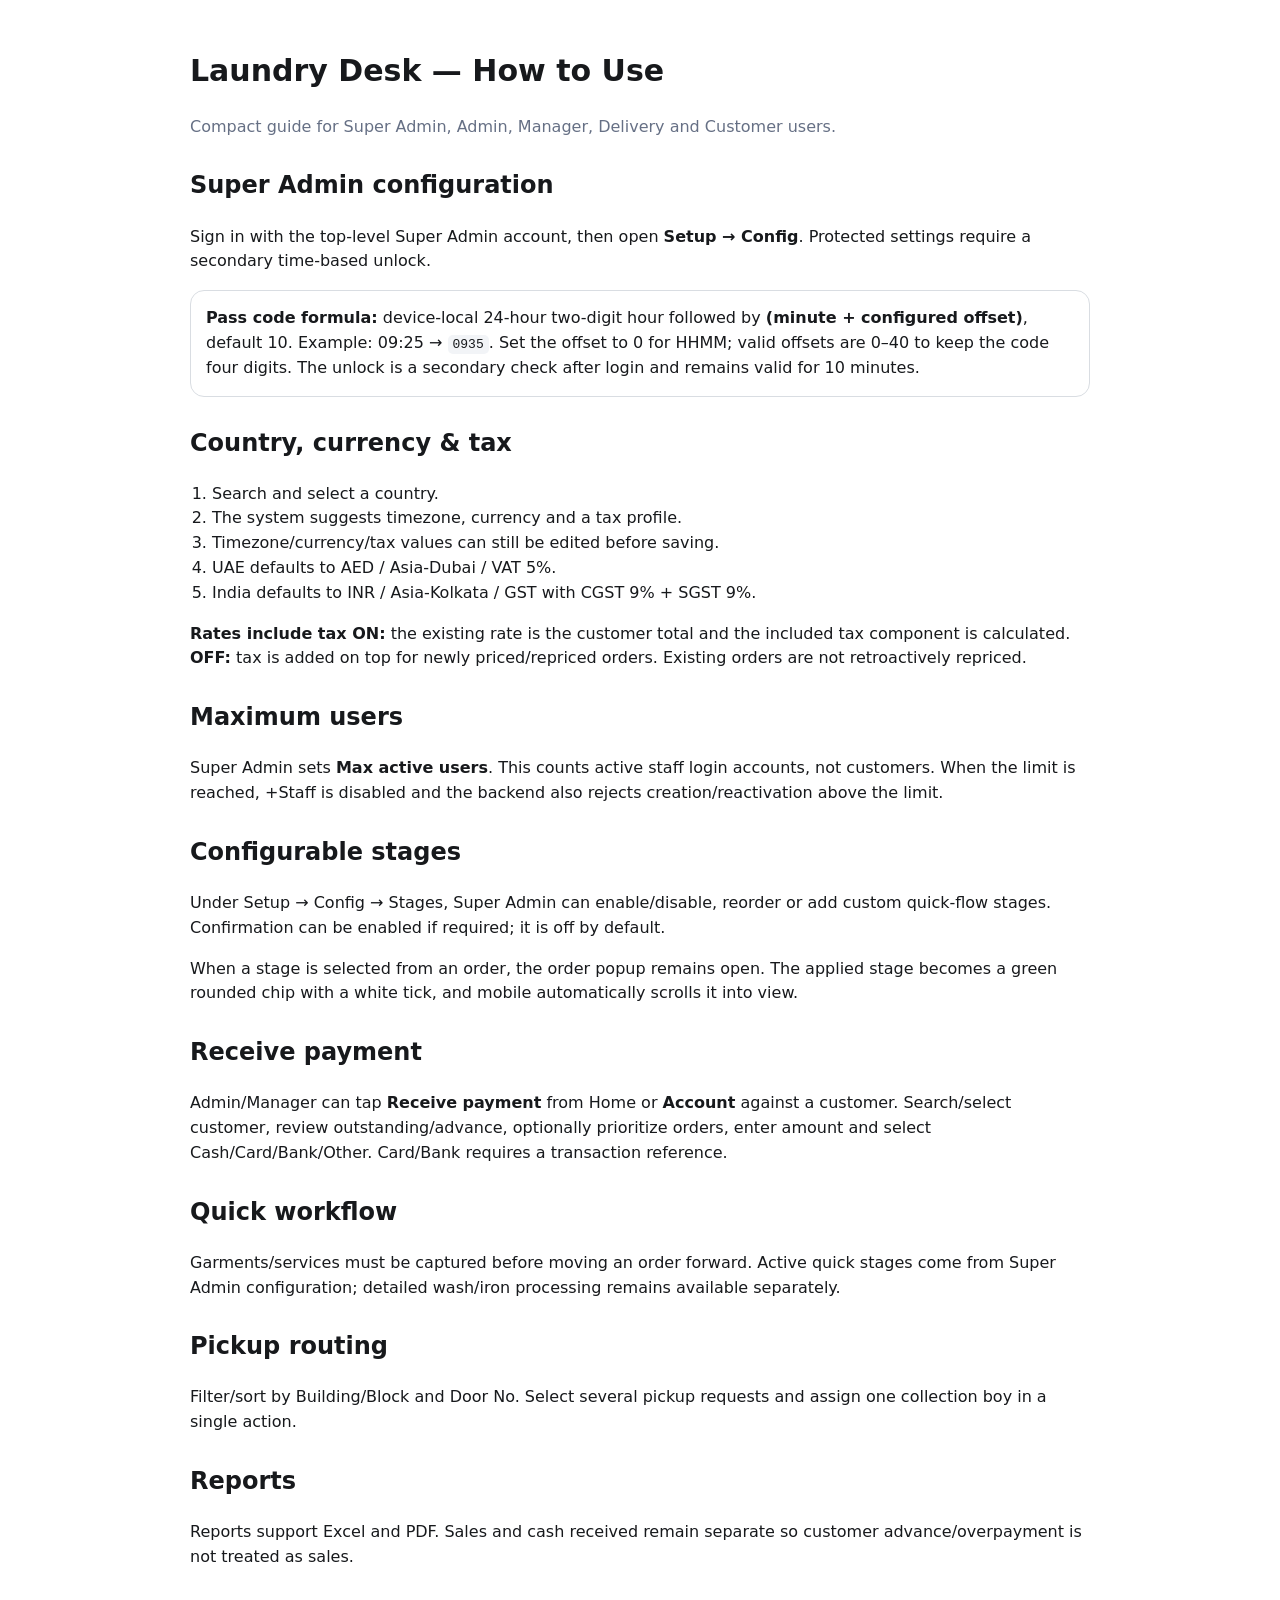
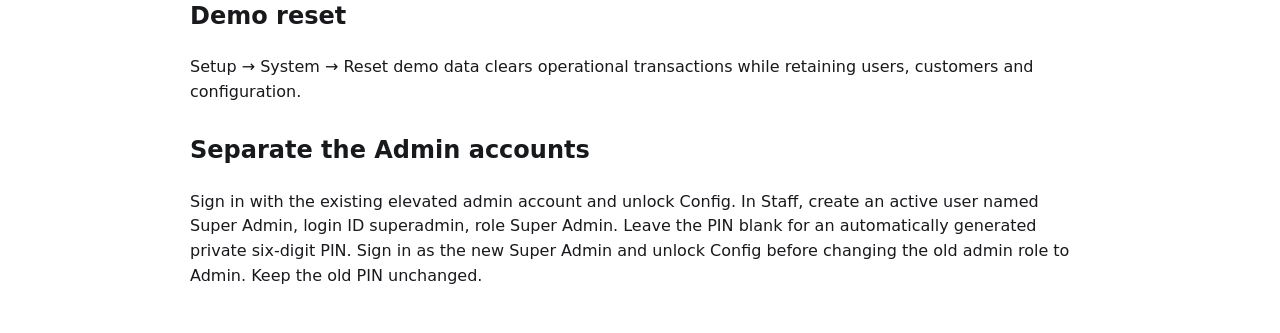
==== HOW_TO_USE.html @ 90f0a088 "Introduced Super Admin user with config" ====
<!doctype html><html><head><meta charset="utf-8"><meta name="viewport" content="width=device-width,initial-scale=1"><title>Laundry Desk — How to Use</title><style>body{font-family:system-ui,-apple-system,sans-serif;max-width:900px;margin:auto;padding:28px;color:#17191c;line-height:1.55}h1{font-size:30px}h2{margin-top:28px}.box{border:1px solid #d9dde2;border-radius:14px;padding:15px;margin:12px 0}.muted{color:#667085}code{background:#f2f4f7;padding:2px 5px;border-radius:5px}ul,ol{padding-left:22px}</style></head><body>
<h1>Laundry Desk — How to Use</h1><p class="muted">Compact guide for Super Admin, Admin, Manager, Delivery and Customer users.</p>
<h2>Super Admin configuration</h2><p>Sign in with the top-level Super Admin account, then open <b>Setup → Config</b>. Protected settings require a secondary time-based unlock.</p>
<div class="box"><b>Pass code formula:</b> device-local 24-hour two-digit hour followed by <b>(minute + configured offset)</b>, default 10. Example: 09:25 → <code>0935</code>. Set the offset to 0 for HHMM; valid offsets are 0–40 to keep the code four digits. The unlock is a secondary check after login and remains valid for 10 minutes.</div>
<h2>Country, currency & tax</h2><ol><li>Search and select a country.</li><li>The system suggests timezone, currency and a tax profile.</li><li>Timezone/currency/tax values can still be edited before saving.</li><li>UAE defaults to AED / Asia-Dubai / VAT 5%.</li><li>India defaults to INR / Asia-Kolkata / GST with CGST 9% + SGST 9%.</li></ol>
<p><b>Rates include tax ON:</b> the existing rate is the customer total and the included tax component is calculated. <b>OFF:</b> tax is added on top for newly priced/repriced orders. Existing orders are not retroactively repriced.</p>
<h2>Maximum users</h2><p>Super Admin sets <b>Max active users</b>. This counts active staff login accounts, not customers. When the limit is reached, +Staff is disabled and the backend also rejects creation/reactivation above the limit.</p>
<h2>Configurable stages</h2><p>Under Setup → Config → Stages, Super Admin can enable/disable, reorder or add custom quick-flow stages. Confirmation can be enabled if required; it is off by default.</p><p>When a stage is selected from an order, the order popup remains open. The applied stage becomes a green rounded chip with a white tick, and mobile automatically scrolls it into view.</p>
<h2>Receive payment</h2><p>Admin/Manager can tap <b>Receive payment</b> from Home or <b>Account</b> against a customer. Search/select customer, review outstanding/advance, optionally prioritize orders, enter amount and select Cash/Card/Bank/Other. Card/Bank requires a transaction reference.</p>
<h2>Quick workflow</h2><p>Garments/services must be captured before moving an order forward. Active quick stages come from Super Admin configuration; detailed wash/iron processing remains available separately.</p>
<h2>Pickup routing</h2><p>Filter/sort by Building/Block and Door No. Select several pickup requests and assign one collection boy in a single action.</p>
<h2>Reports</h2><p>Reports support Excel and PDF. Sales and cash received remain separate so customer advance/overpayment is not treated as sales.</p>
<h2>Demo reset</h2><p>Setup → System → Reset demo data clears operational transactions while retaining users, customers and configuration.</p>
<h2>Separate the Admin accounts</h2><p>Sign in with the existing elevated admin account and unlock Config. In Staff, create an active user named Super Admin, login ID superadmin, role Super Admin. Leave the PIN blank for an automatically generated private six-digit PIN. Sign in as the new Super Admin and unlock Config before changing the old admin role to Admin. Keep the old PIN unchanged.</p></body></html>
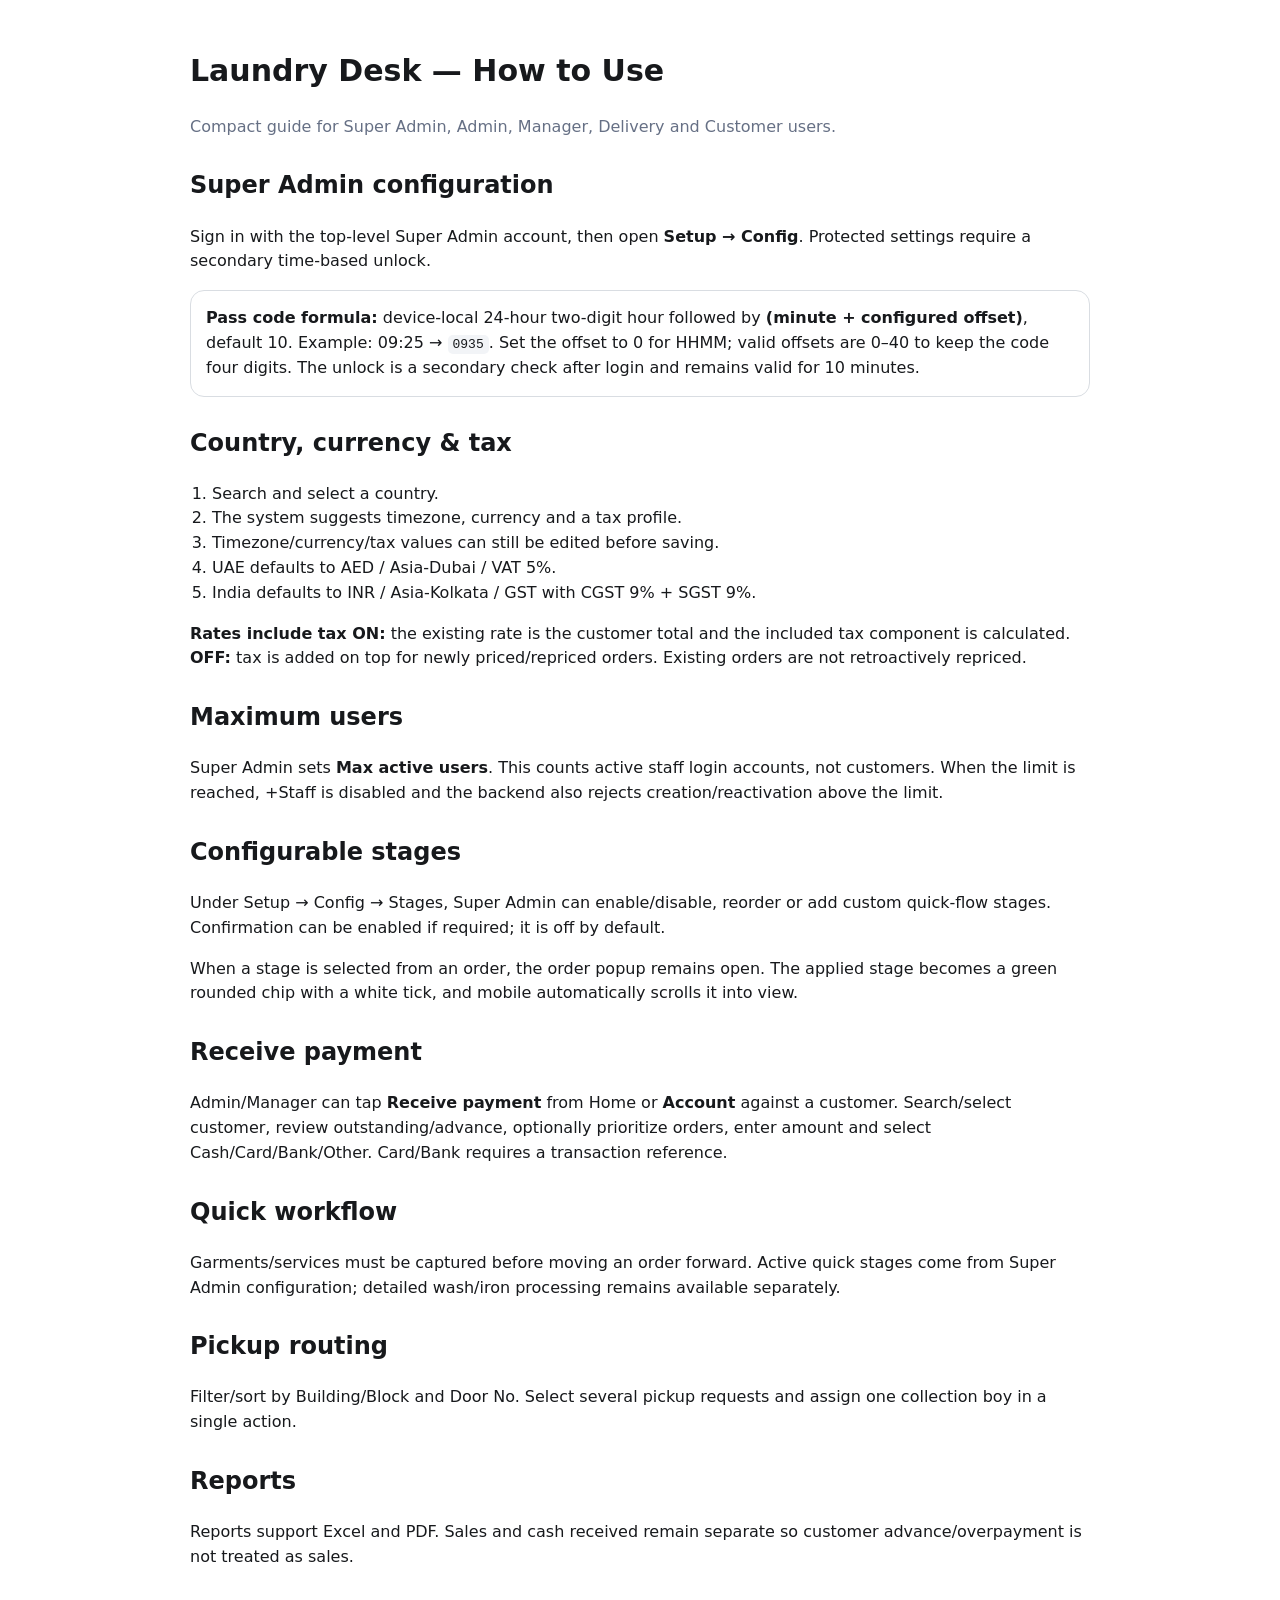
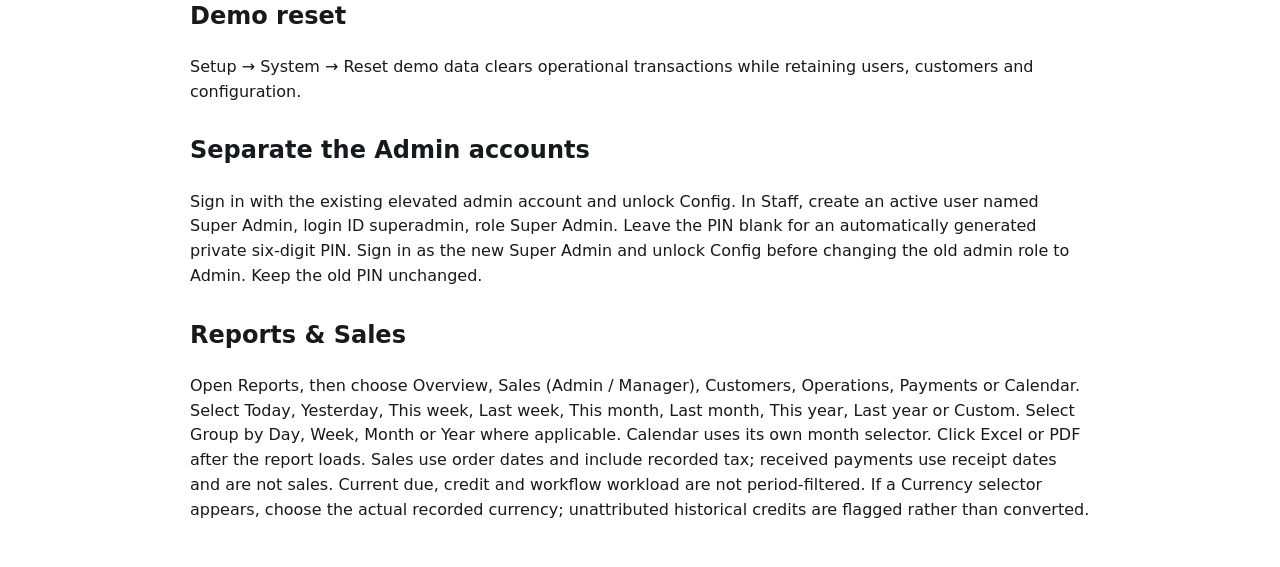
==== commit 3f400da7: "Enhanced reports and fixes" ====
--- a/HOW_TO_USE.html
+++ b/HOW_TO_USE.html
@@ -11,4 +11,4 @@
 <h2>Pickup routing</h2><p>Filter/sort by Building/Block and Door No. Select several pickup requests and assign one collection boy in a single action.</p>
 <h2>Reports</h2><p>Reports support Excel and PDF. Sales and cash received remain separate so customer advance/overpayment is not treated as sales.</p>
 <h2>Demo reset</h2><p>Setup → System → Reset demo data clears operational transactions while retaining users, customers and configuration.</p>
-<h2>Separate the Admin accounts</h2><p>Sign in with the existing elevated admin account and unlock Config. In Staff, create an active user named Super Admin, login ID superadmin, role Super Admin. Leave the PIN blank for an automatically generated private six-digit PIN. Sign in as the new Super Admin and unlock Config before changing the old admin role to Admin. Keep the old PIN unchanged.</p></body></html>
+<h2>Separate the Admin accounts</h2><p>Sign in with the existing elevated admin account and unlock Config. In Staff, create an active user named Super Admin, login ID superadmin, role Super Admin. Leave the PIN blank for an automatically generated private six-digit PIN. Sign in as the new Super Admin and unlock Config before changing the old admin role to Admin. Keep the old PIN unchanged.</p><section><h2>Reports &amp; Sales</h2><p>Open Reports, then choose Overview, Sales (Admin / Manager), Customers, Operations, Payments or Calendar. Select Today, Yesterday, This week, Last week, This month, Last month, This year, Last year or Custom. Select Group by Day, Week, Month or Year where applicable. Calendar uses its own month selector. Click Excel or PDF after the report loads. Sales use order dates and include recorded tax; received payments use receipt dates and are not sales. Current due, credit and workflow workload are not period-filtered. If a Currency selector appears, choose the actual recorded currency; unattributed historical credits are flagged rather than converted.</p></section></body></html>
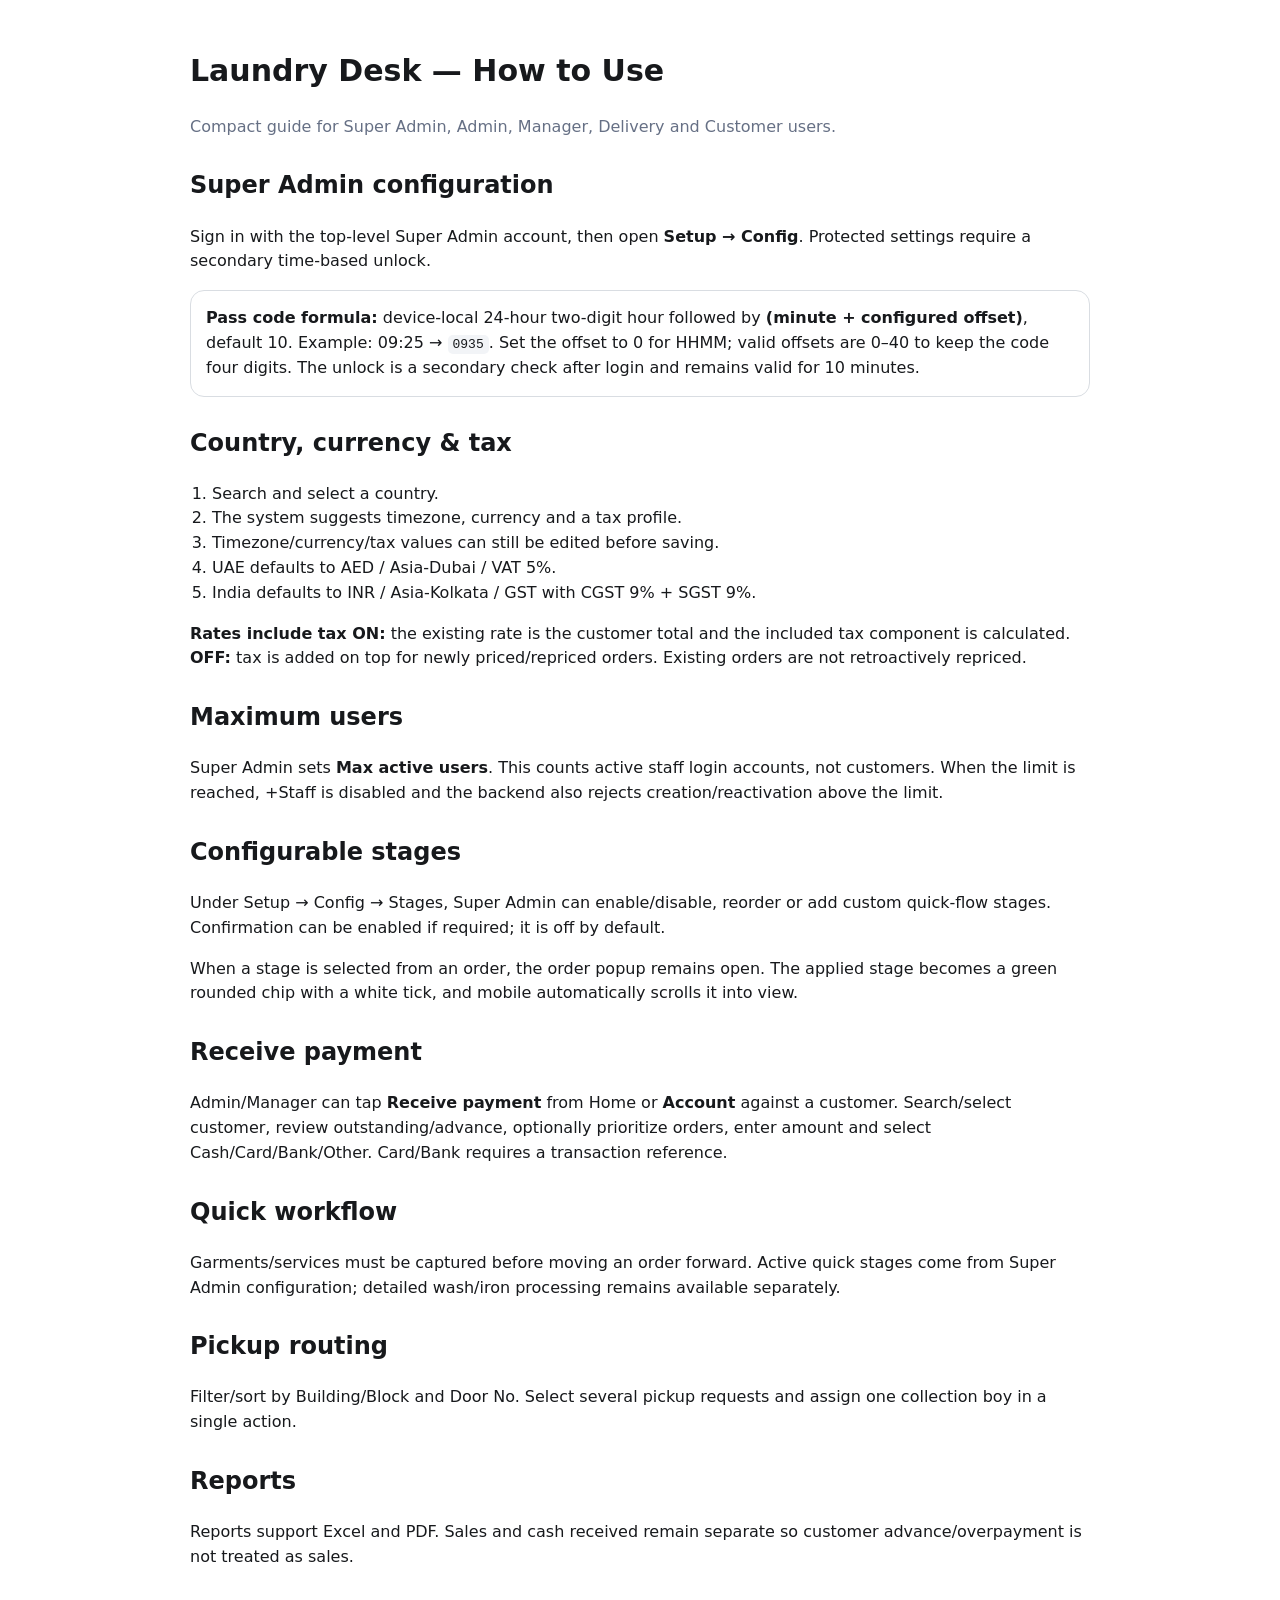
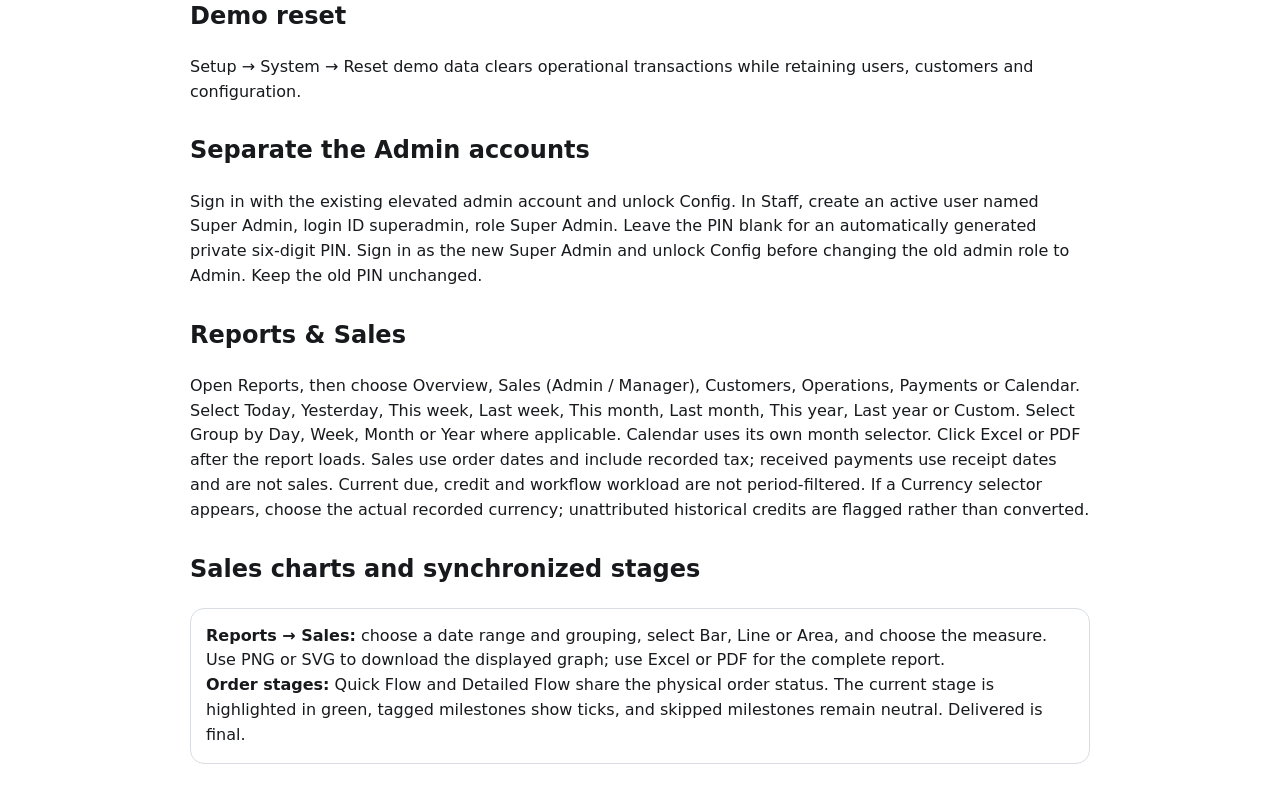
==== commit 8387da96: "Graph updated" ====
--- a/HOW_TO_USE.html
+++ b/HOW_TO_USE.html
@@ -11,4 +11,4 @@
 <h2>Pickup routing</h2><p>Filter/sort by Building/Block and Door No. Select several pickup requests and assign one collection boy in a single action.</p>
 <h2>Reports</h2><p>Reports support Excel and PDF. Sales and cash received remain separate so customer advance/overpayment is not treated as sales.</p>
 <h2>Demo reset</h2><p>Setup → System → Reset demo data clears operational transactions while retaining users, customers and configuration.</p>
-<h2>Separate the Admin accounts</h2><p>Sign in with the existing elevated admin account and unlock Config. In Staff, create an active user named Super Admin, login ID superadmin, role Super Admin. Leave the PIN blank for an automatically generated private six-digit PIN. Sign in as the new Super Admin and unlock Config before changing the old admin role to Admin. Keep the old PIN unchanged.</p><section><h2>Reports &amp; Sales</h2><p>Open Reports, then choose Overview, Sales (Admin / Manager), Customers, Operations, Payments or Calendar. Select Today, Yesterday, This week, Last week, This month, Last month, This year, Last year or Custom. Select Group by Day, Week, Month or Year where applicable. Calendar uses its own month selector. Click Excel or PDF after the report loads. Sales use order dates and include recorded tax; received payments use receipt dates and are not sales. Current due, credit and workflow workload are not period-filtered. If a Currency selector appears, choose the actual recorded currency; unattributed historical credits are flagged rather than converted.</p></section></body></html>
+<h2>Separate the Admin accounts</h2><p>Sign in with the existing elevated admin account and unlock Config. In Staff, create an active user named Super Admin, login ID superadmin, role Super Admin. Leave the PIN blank for an automatically generated private six-digit PIN. Sign in as the new Super Admin and unlock Config before changing the old admin role to Admin. Keep the old PIN unchanged.</p><section><h2>Reports &amp; Sales</h2><p>Open Reports, then choose Overview, Sales (Admin / Manager), Customers, Operations, Payments or Calendar. Select Today, Yesterday, This week, Last week, This month, Last month, This year, Last year or Custom. Select Group by Day, Week, Month or Year where applicable. Calendar uses its own month selector. Click Excel or PDF after the report loads. Sales use order dates and include recorded tax; received payments use receipt dates and are not sales. Current due, credit and workflow workload are not period-filtered. If a Currency selector appears, choose the actual recorded currency; unattributed historical credits are flagged rather than converted.</p></section><h2>Sales charts and synchronized stages</h2><div class="box"><b>Reports → Sales:</b> choose a date range and grouping, select Bar, Line or Area, and choose the measure. Use PNG or SVG to download the displayed graph; use Excel or PDF for the complete report.<br><b>Order stages:</b> Quick Flow and Detailed Flow share the physical order status. The current stage is highlighted in green, tagged milestones show ticks, and skipped milestones remain neutral. Delivered is final.</div></body></html>
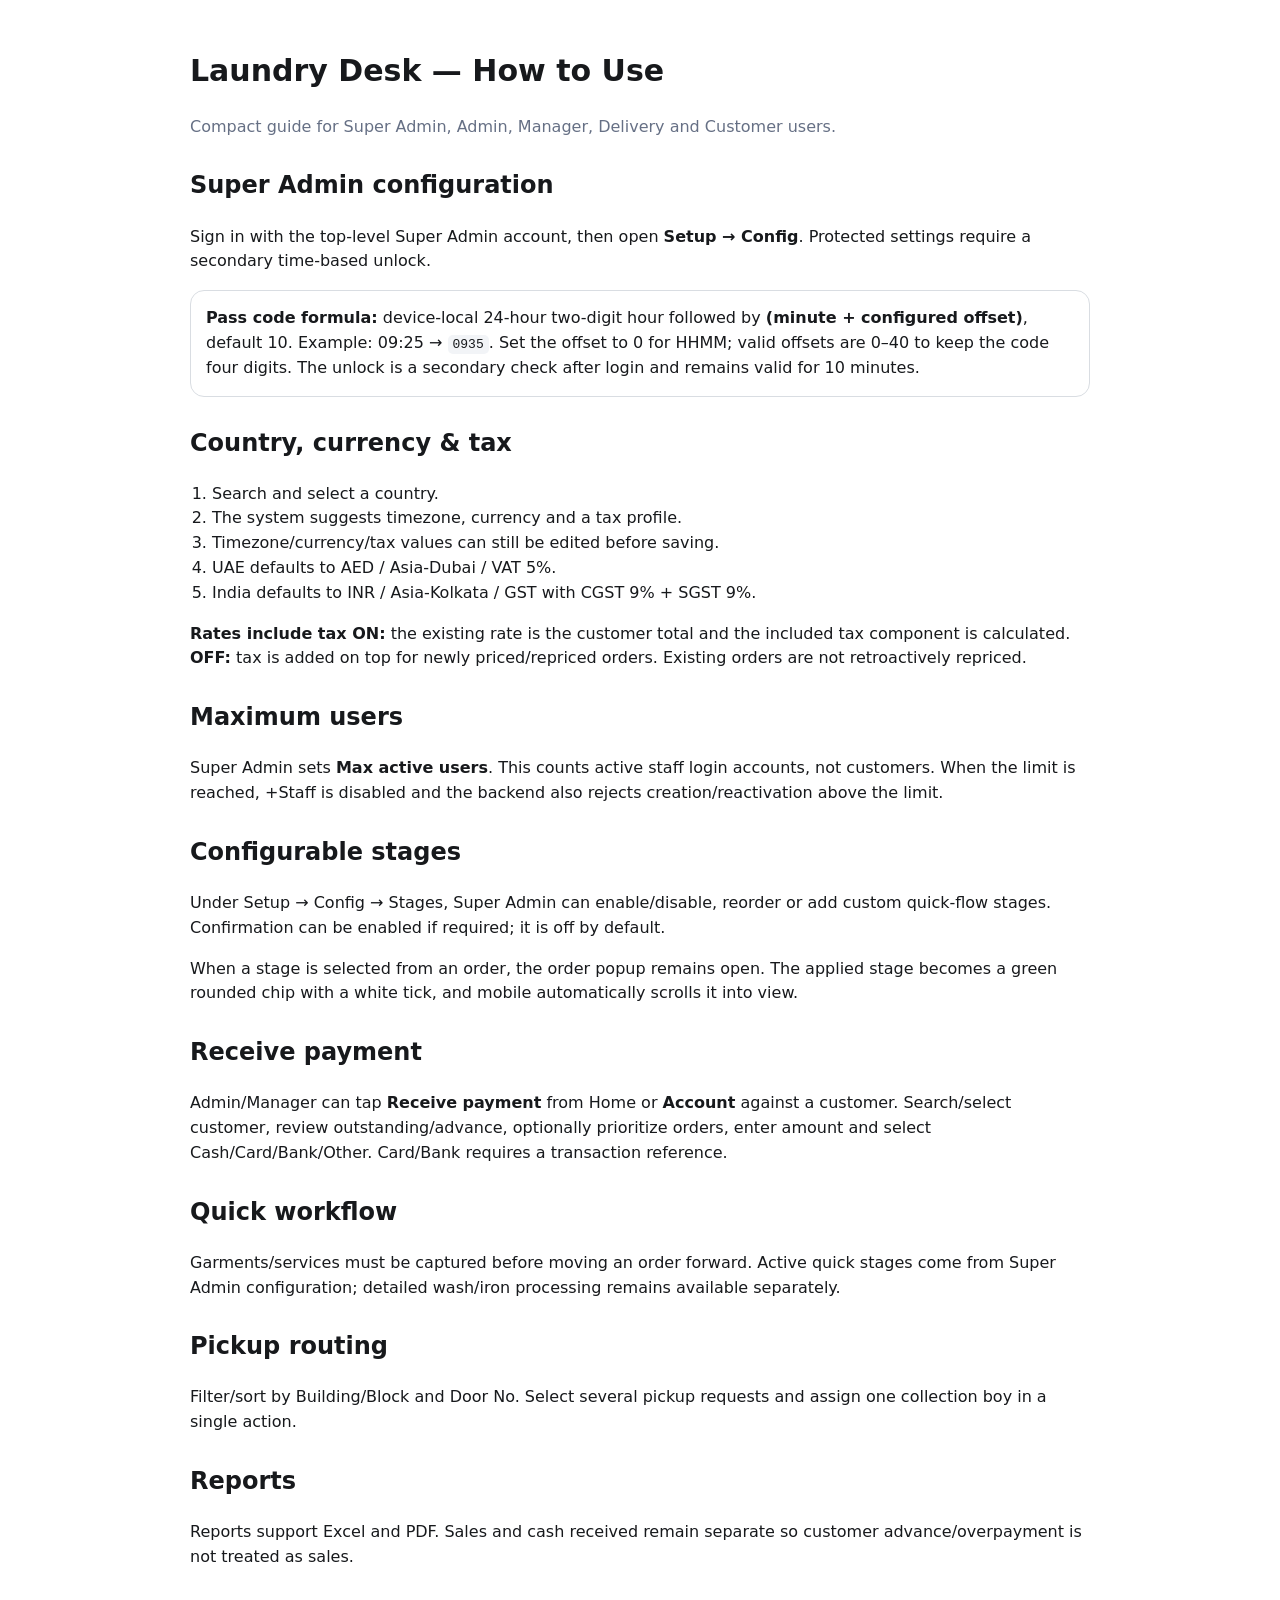
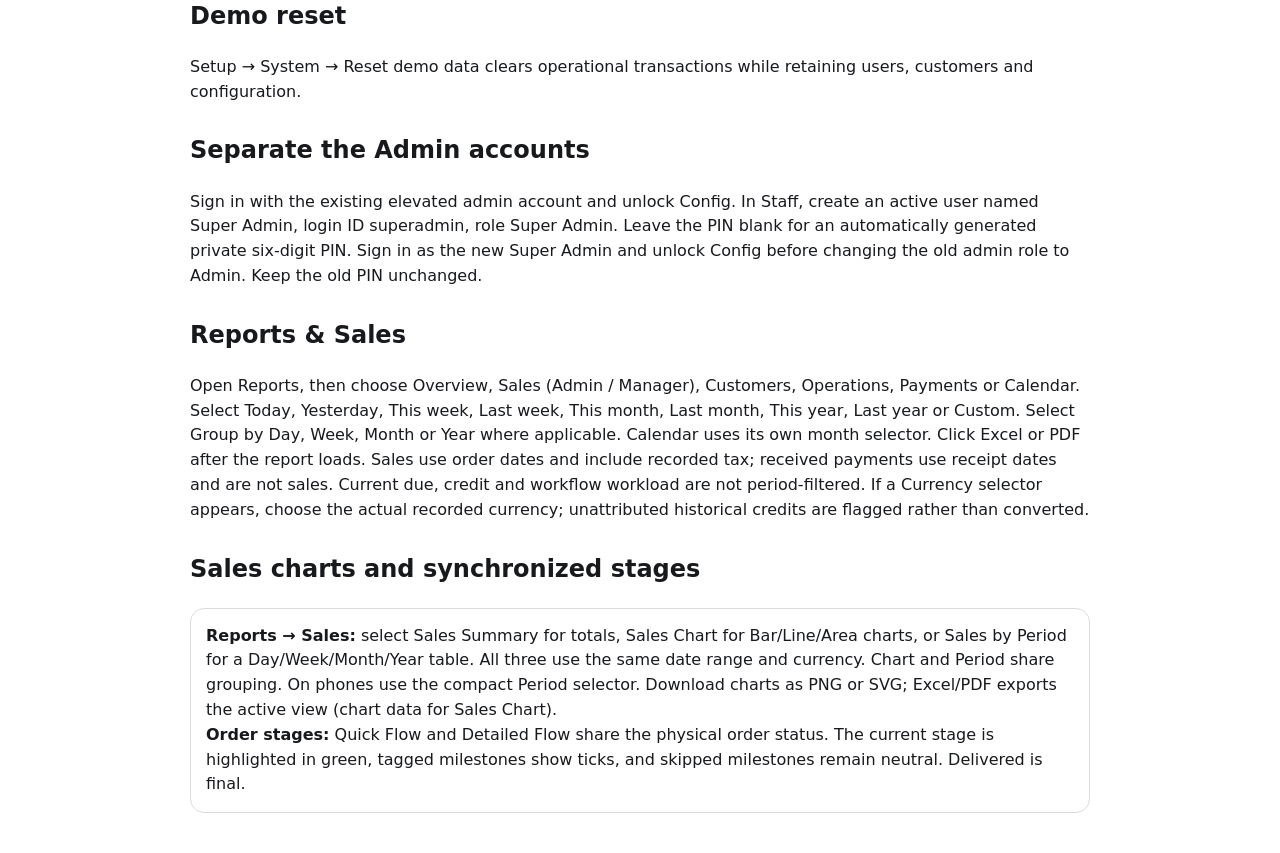
==== commit 2be0f46d: "Optimized report" ====
--- a/HOW_TO_USE.html
+++ b/HOW_TO_USE.html
@@ -11,4 +11,4 @@
 <h2>Pickup routing</h2><p>Filter/sort by Building/Block and Door No. Select several pickup requests and assign one collection boy in a single action.</p>
 <h2>Reports</h2><p>Reports support Excel and PDF. Sales and cash received remain separate so customer advance/overpayment is not treated as sales.</p>
 <h2>Demo reset</h2><p>Setup → System → Reset demo data clears operational transactions while retaining users, customers and configuration.</p>
-<h2>Separate the Admin accounts</h2><p>Sign in with the existing elevated admin account and unlock Config. In Staff, create an active user named Super Admin, login ID superadmin, role Super Admin. Leave the PIN blank for an automatically generated private six-digit PIN. Sign in as the new Super Admin and unlock Config before changing the old admin role to Admin. Keep the old PIN unchanged.</p><section><h2>Reports &amp; Sales</h2><p>Open Reports, then choose Overview, Sales (Admin / Manager), Customers, Operations, Payments or Calendar. Select Today, Yesterday, This week, Last week, This month, Last month, This year, Last year or Custom. Select Group by Day, Week, Month or Year where applicable. Calendar uses its own month selector. Click Excel or PDF after the report loads. Sales use order dates and include recorded tax; received payments use receipt dates and are not sales. Current due, credit and workflow workload are not period-filtered. If a Currency selector appears, choose the actual recorded currency; unattributed historical credits are flagged rather than converted.</p></section><h2>Sales charts and synchronized stages</h2><div class="box"><b>Reports → Sales:</b> choose a date range and grouping, select Bar, Line or Area, and choose the measure. Use PNG or SVG to download the displayed graph; use Excel or PDF for the complete report.<br><b>Order stages:</b> Quick Flow and Detailed Flow share the physical order status. The current stage is highlighted in green, tagged milestones show ticks, and skipped milestones remain neutral. Delivered is final.</div></body></html>
+<h2>Separate the Admin accounts</h2><p>Sign in with the existing elevated admin account and unlock Config. In Staff, create an active user named Super Admin, login ID superadmin, role Super Admin. Leave the PIN blank for an automatically generated private six-digit PIN. Sign in as the new Super Admin and unlock Config before changing the old admin role to Admin. Keep the old PIN unchanged.</p><section><h2>Reports &amp; Sales</h2><p>Open Reports, then choose Overview, Sales (Admin / Manager), Customers, Operations, Payments or Calendar. Select Today, Yesterday, This week, Last week, This month, Last month, This year, Last year or Custom. Select Group by Day, Week, Month or Year where applicable. Calendar uses its own month selector. Click Excel or PDF after the report loads. Sales use order dates and include recorded tax; received payments use receipt dates and are not sales. Current due, credit and workflow workload are not period-filtered. If a Currency selector appears, choose the actual recorded currency; unattributed historical credits are flagged rather than converted.</p></section><h2>Sales charts and synchronized stages</h2><div class="box"><b>Reports → Sales:</b> select Sales Summary for totals, Sales Chart for Bar/Line/Area charts, or Sales by Period for a Day/Week/Month/Year table. All three use the same date range and currency. Chart and Period share grouping. On phones use the compact Period selector. Download charts as PNG or SVG; Excel/PDF exports the active view (chart data for Sales Chart).<br><b>Order stages:</b> Quick Flow and Detailed Flow share the physical order status. The current stage is highlighted in green, tagged milestones show ticks, and skipped milestones remain neutral. Delivered is final.</div></body></html>
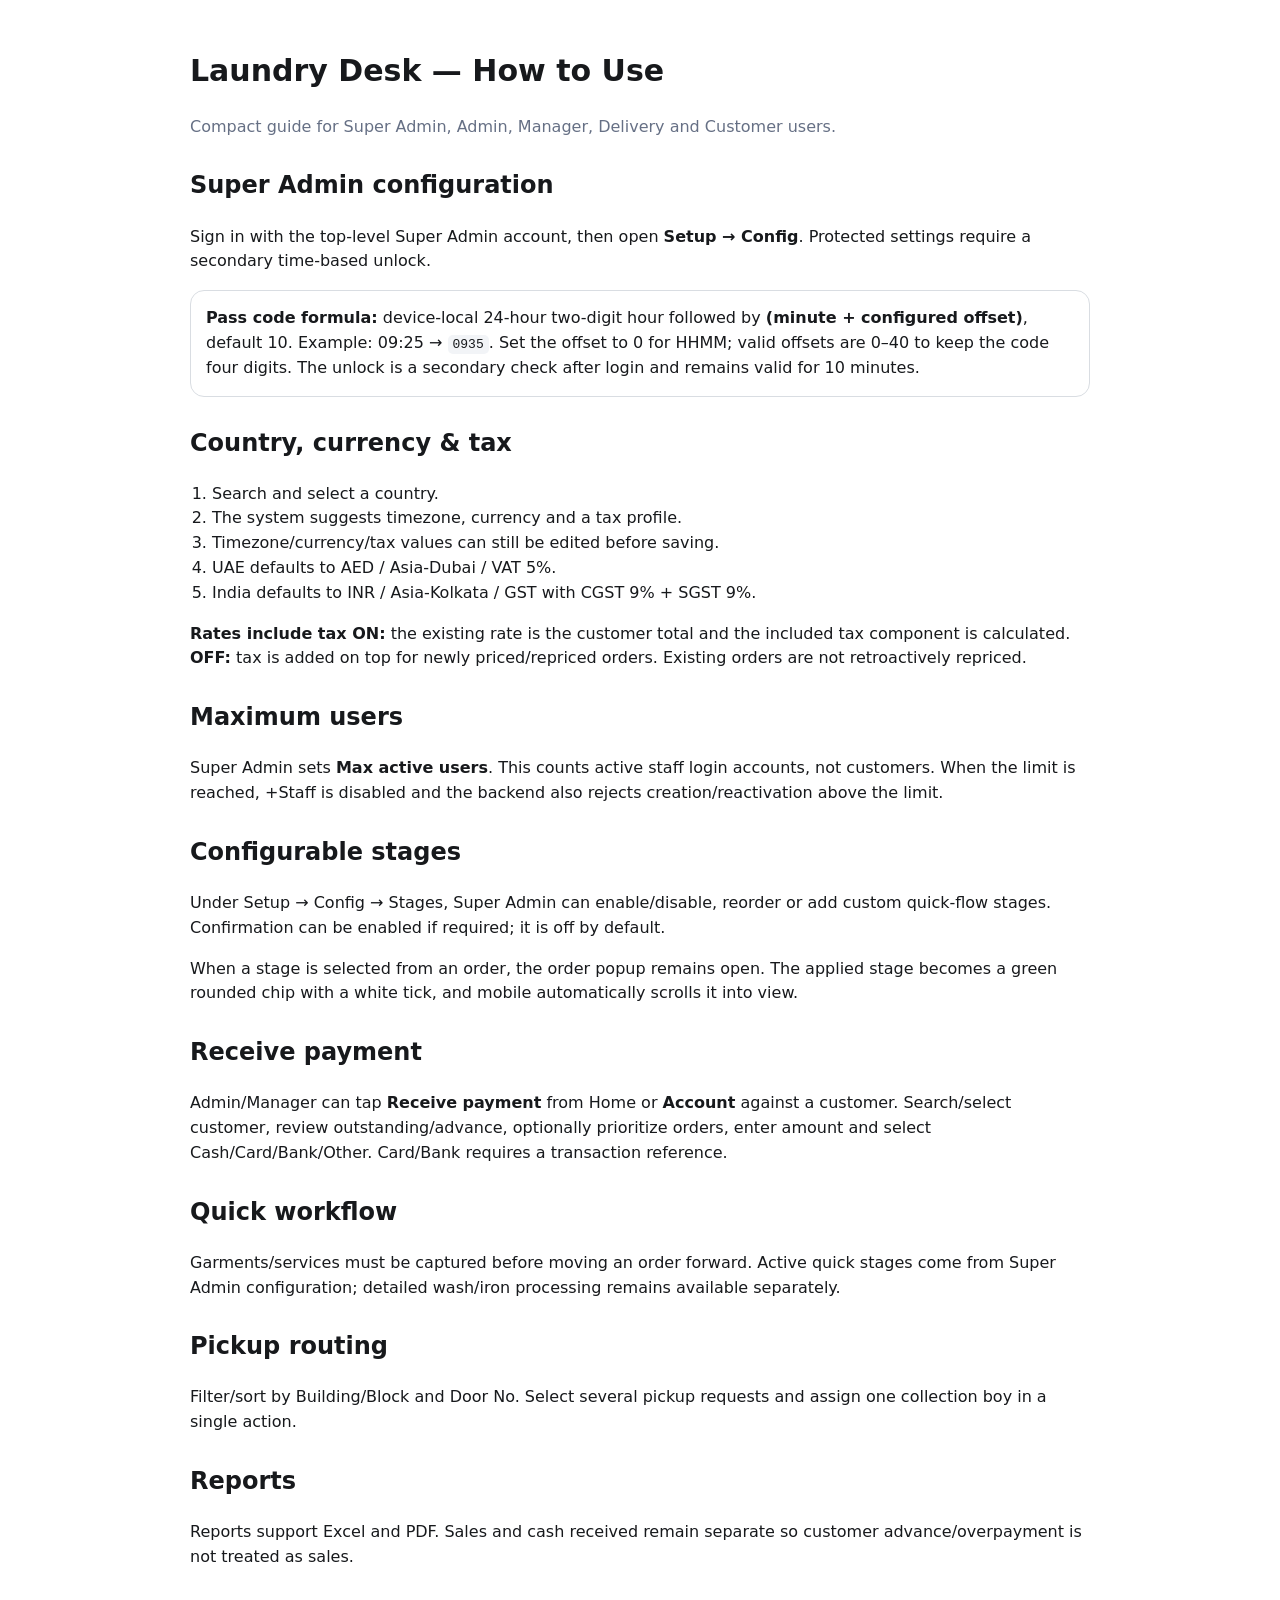
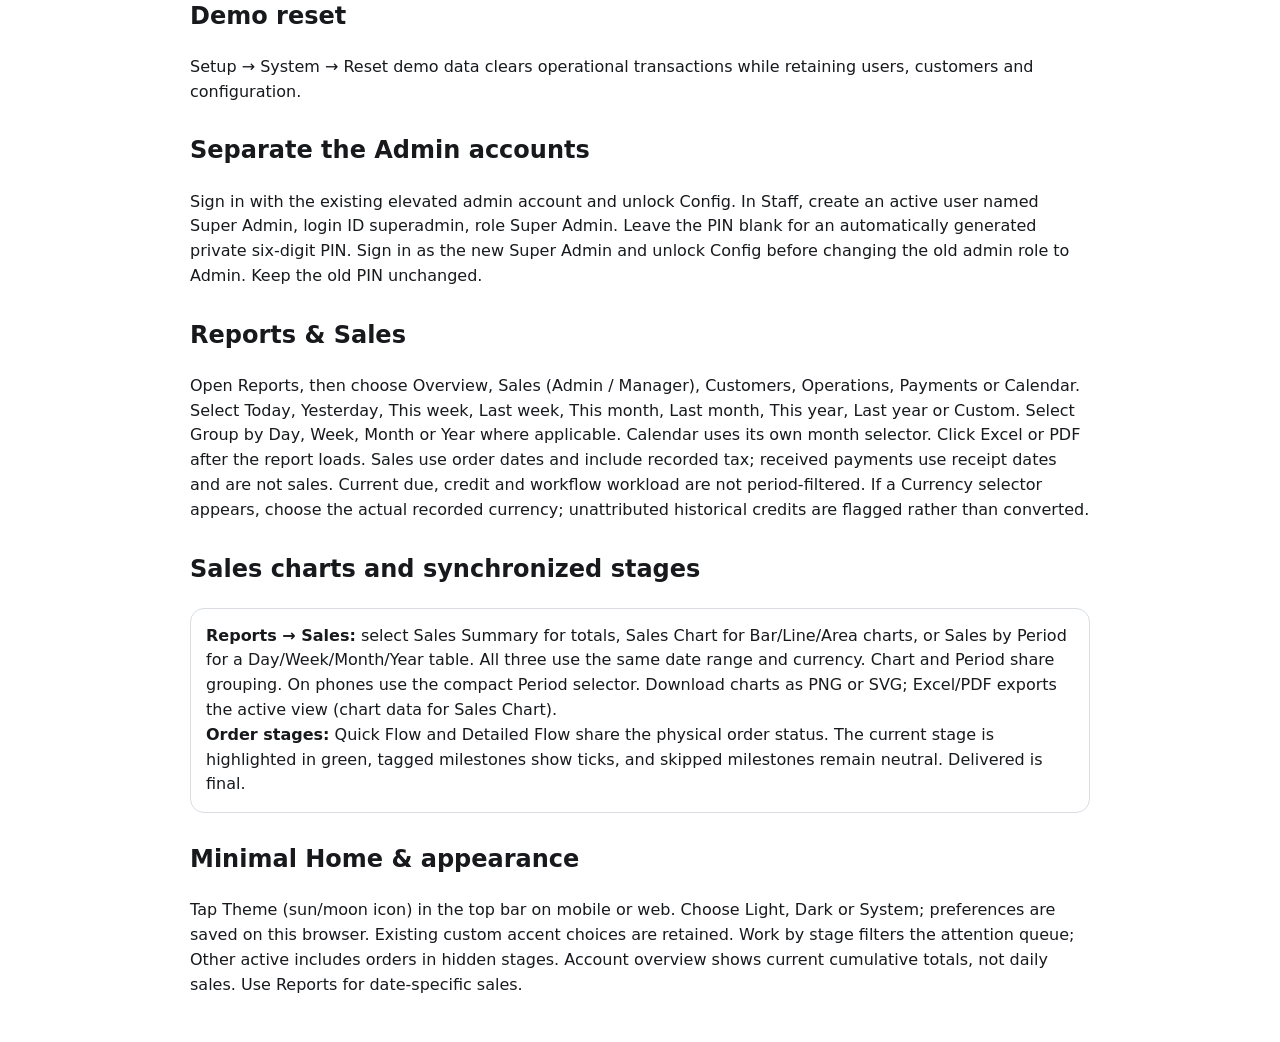
==== commit e9237615: "Brutalism theme" ====
--- a/HOW_TO_USE.html
+++ b/HOW_TO_USE.html
@@ -11,4 +11,4 @@
 <h2>Pickup routing</h2><p>Filter/sort by Building/Block and Door No. Select several pickup requests and assign one collection boy in a single action.</p>
 <h2>Reports</h2><p>Reports support Excel and PDF. Sales and cash received remain separate so customer advance/overpayment is not treated as sales.</p>
 <h2>Demo reset</h2><p>Setup → System → Reset demo data clears operational transactions while retaining users, customers and configuration.</p>
-<h2>Separate the Admin accounts</h2><p>Sign in with the existing elevated admin account and unlock Config. In Staff, create an active user named Super Admin, login ID superadmin, role Super Admin. Leave the PIN blank for an automatically generated private six-digit PIN. Sign in as the new Super Admin and unlock Config before changing the old admin role to Admin. Keep the old PIN unchanged.</p><section><h2>Reports &amp; Sales</h2><p>Open Reports, then choose Overview, Sales (Admin / Manager), Customers, Operations, Payments or Calendar. Select Today, Yesterday, This week, Last week, This month, Last month, This year, Last year or Custom. Select Group by Day, Week, Month or Year where applicable. Calendar uses its own month selector. Click Excel or PDF after the report loads. Sales use order dates and include recorded tax; received payments use receipt dates and are not sales. Current due, credit and workflow workload are not period-filtered. If a Currency selector appears, choose the actual recorded currency; unattributed historical credits are flagged rather than converted.</p></section><h2>Sales charts and synchronized stages</h2><div class="box"><b>Reports → Sales:</b> select Sales Summary for totals, Sales Chart for Bar/Line/Area charts, or Sales by Period for a Day/Week/Month/Year table. All three use the same date range and currency. Chart and Period share grouping. On phones use the compact Period selector. Download charts as PNG or SVG; Excel/PDF exports the active view (chart data for Sales Chart).<br><b>Order stages:</b> Quick Flow and Detailed Flow share the physical order status. The current stage is highlighted in green, tagged milestones show ticks, and skipped milestones remain neutral. Delivered is final.</div></body></html>
+<h2>Separate the Admin accounts</h2><p>Sign in with the existing elevated admin account and unlock Config. In Staff, create an active user named Super Admin, login ID superadmin, role Super Admin. Leave the PIN blank for an automatically generated private six-digit PIN. Sign in as the new Super Admin and unlock Config before changing the old admin role to Admin. Keep the old PIN unchanged.</p><section><h2>Reports &amp; Sales</h2><p>Open Reports, then choose Overview, Sales (Admin / Manager), Customers, Operations, Payments or Calendar. Select Today, Yesterday, This week, Last week, This month, Last month, This year, Last year or Custom. Select Group by Day, Week, Month or Year where applicable. Calendar uses its own month selector. Click Excel or PDF after the report loads. Sales use order dates and include recorded tax; received payments use receipt dates and are not sales. Current due, credit and workflow workload are not period-filtered. If a Currency selector appears, choose the actual recorded currency; unattributed historical credits are flagged rather than converted.</p></section><h2>Sales charts and synchronized stages</h2><div class="box"><b>Reports → Sales:</b> select Sales Summary for totals, Sales Chart for Bar/Line/Area charts, or Sales by Period for a Day/Week/Month/Year table. All three use the same date range and currency. Chart and Period share grouping. On phones use the compact Period selector. Download charts as PNG or SVG; Excel/PDF exports the active view (chart data for Sales Chart).<br><b>Order stages:</b> Quick Flow and Detailed Flow share the physical order status. The current stage is highlighted in green, tagged milestones show ticks, and skipped milestones remain neutral. Delivered is final.</div><section><h2>Minimal Home &amp; appearance</h2><p>Tap Theme (sun/moon icon) in the top bar on mobile or web. Choose Light, Dark or System; preferences are saved on this browser. Existing custom accent choices are retained. Work by stage filters the attention queue; Other active includes orders in hidden stages. Account overview shows current cumulative totals, not daily sales. Use Reports for date-specific sales.</p></section></body></html>
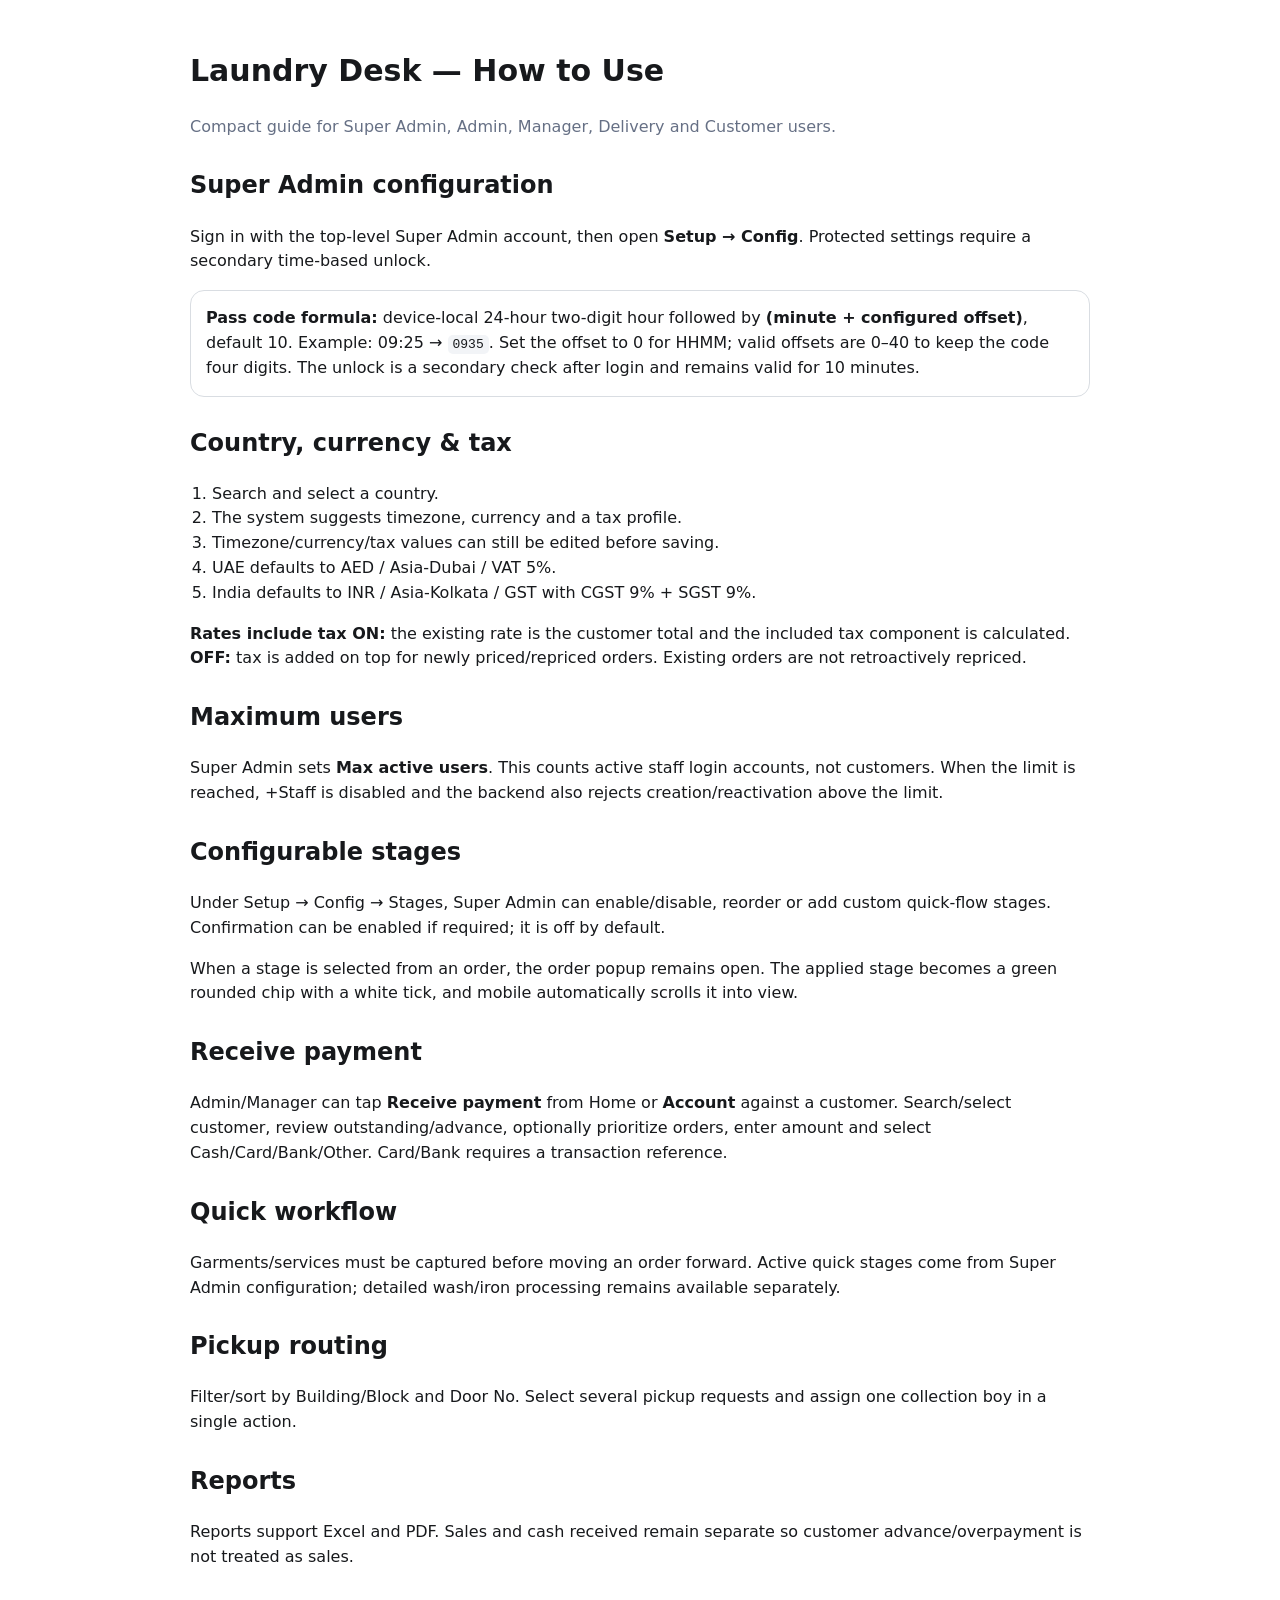
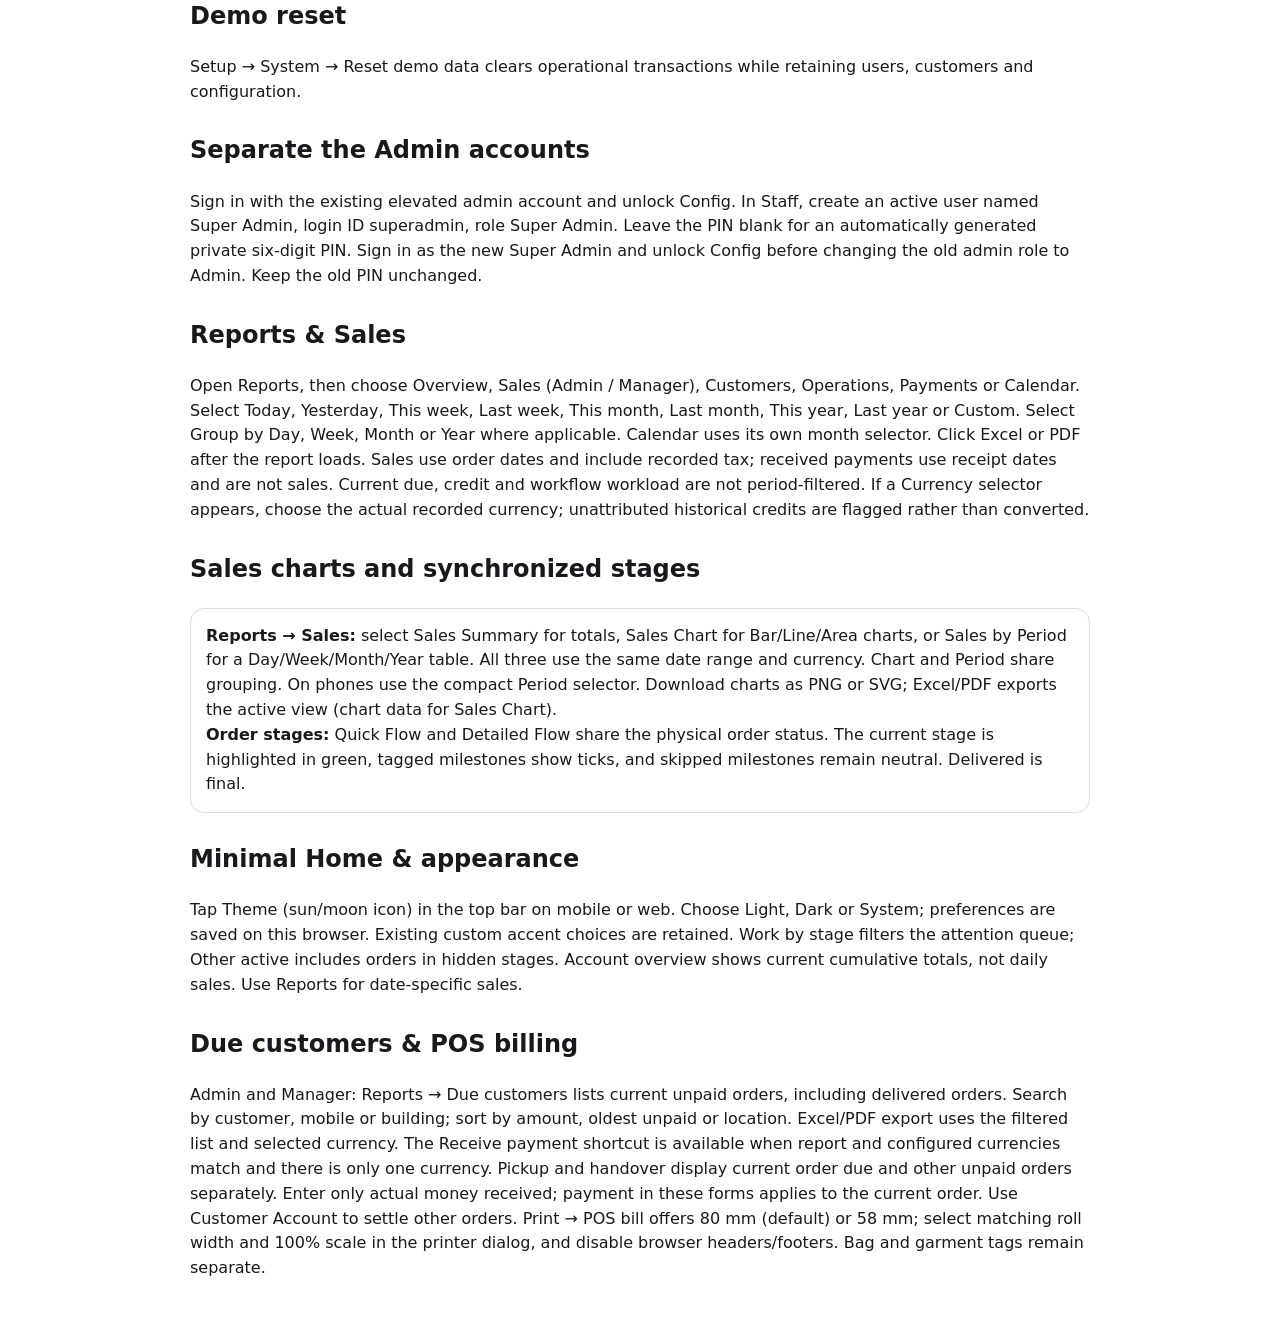
==== commit 09a45139: "POS Style print" ====
--- a/HOW_TO_USE.html
+++ b/HOW_TO_USE.html
@@ -11,4 +11,4 @@
 <h2>Pickup routing</h2><p>Filter/sort by Building/Block and Door No. Select several pickup requests and assign one collection boy in a single action.</p>
 <h2>Reports</h2><p>Reports support Excel and PDF. Sales and cash received remain separate so customer advance/overpayment is not treated as sales.</p>
 <h2>Demo reset</h2><p>Setup → System → Reset demo data clears operational transactions while retaining users, customers and configuration.</p>
-<h2>Separate the Admin accounts</h2><p>Sign in with the existing elevated admin account and unlock Config. In Staff, create an active user named Super Admin, login ID superadmin, role Super Admin. Leave the PIN blank for an automatically generated private six-digit PIN. Sign in as the new Super Admin and unlock Config before changing the old admin role to Admin. Keep the old PIN unchanged.</p><section><h2>Reports &amp; Sales</h2><p>Open Reports, then choose Overview, Sales (Admin / Manager), Customers, Operations, Payments or Calendar. Select Today, Yesterday, This week, Last week, This month, Last month, This year, Last year or Custom. Select Group by Day, Week, Month or Year where applicable. Calendar uses its own month selector. Click Excel or PDF after the report loads. Sales use order dates and include recorded tax; received payments use receipt dates and are not sales. Current due, credit and workflow workload are not period-filtered. If a Currency selector appears, choose the actual recorded currency; unattributed historical credits are flagged rather than converted.</p></section><h2>Sales charts and synchronized stages</h2><div class="box"><b>Reports → Sales:</b> select Sales Summary for totals, Sales Chart for Bar/Line/Area charts, or Sales by Period for a Day/Week/Month/Year table. All three use the same date range and currency. Chart and Period share grouping. On phones use the compact Period selector. Download charts as PNG or SVG; Excel/PDF exports the active view (chart data for Sales Chart).<br><b>Order stages:</b> Quick Flow and Detailed Flow share the physical order status. The current stage is highlighted in green, tagged milestones show ticks, and skipped milestones remain neutral. Delivered is final.</div><section><h2>Minimal Home &amp; appearance</h2><p>Tap Theme (sun/moon icon) in the top bar on mobile or web. Choose Light, Dark or System; preferences are saved on this browser. Existing custom accent choices are retained. Work by stage filters the attention queue; Other active includes orders in hidden stages. Account overview shows current cumulative totals, not daily sales. Use Reports for date-specific sales.</p></section></body></html>
+<h2>Separate the Admin accounts</h2><p>Sign in with the existing elevated admin account and unlock Config. In Staff, create an active user named Super Admin, login ID superadmin, role Super Admin. Leave the PIN blank for an automatically generated private six-digit PIN. Sign in as the new Super Admin and unlock Config before changing the old admin role to Admin. Keep the old PIN unchanged.</p><section><h2>Reports &amp; Sales</h2><p>Open Reports, then choose Overview, Sales (Admin / Manager), Customers, Operations, Payments or Calendar. Select Today, Yesterday, This week, Last week, This month, Last month, This year, Last year or Custom. Select Group by Day, Week, Month or Year where applicable. Calendar uses its own month selector. Click Excel or PDF after the report loads. Sales use order dates and include recorded tax; received payments use receipt dates and are not sales. Current due, credit and workflow workload are not period-filtered. If a Currency selector appears, choose the actual recorded currency; unattributed historical credits are flagged rather than converted.</p></section><h2>Sales charts and synchronized stages</h2><div class="box"><b>Reports → Sales:</b> select Sales Summary for totals, Sales Chart for Bar/Line/Area charts, or Sales by Period for a Day/Week/Month/Year table. All three use the same date range and currency. Chart and Period share grouping. On phones use the compact Period selector. Download charts as PNG or SVG; Excel/PDF exports the active view (chart data for Sales Chart).<br><b>Order stages:</b> Quick Flow and Detailed Flow share the physical order status. The current stage is highlighted in green, tagged milestones show ticks, and skipped milestones remain neutral. Delivered is final.</div><section><h2>Minimal Home &amp; appearance</h2><p>Tap Theme (sun/moon icon) in the top bar on mobile or web. Choose Light, Dark or System; preferences are saved on this browser. Existing custom accent choices are retained. Work by stage filters the attention queue; Other active includes orders in hidden stages. Account overview shows current cumulative totals, not daily sales. Use Reports for date-specific sales.</p></section><section><h2>Due customers &amp; POS billing</h2><p>Admin and Manager: Reports → Due customers lists current unpaid orders, including delivered orders. Search by customer, mobile or building; sort by amount, oldest unpaid or location. Excel/PDF export uses the filtered list and selected currency. The Receive payment shortcut is available when report and configured currencies match and there is only one currency. Pickup and handover display current order due and other unpaid orders separately. Enter only actual money received; payment in these forms applies to the current order. Use Customer Account to settle other orders. Print → POS bill offers 80 mm (default) or 58 mm; select matching roll width and 100% scale in the printer dialog, and disable browser headers/footers. Bag and garment tags remain separate.</p></section></body></html>
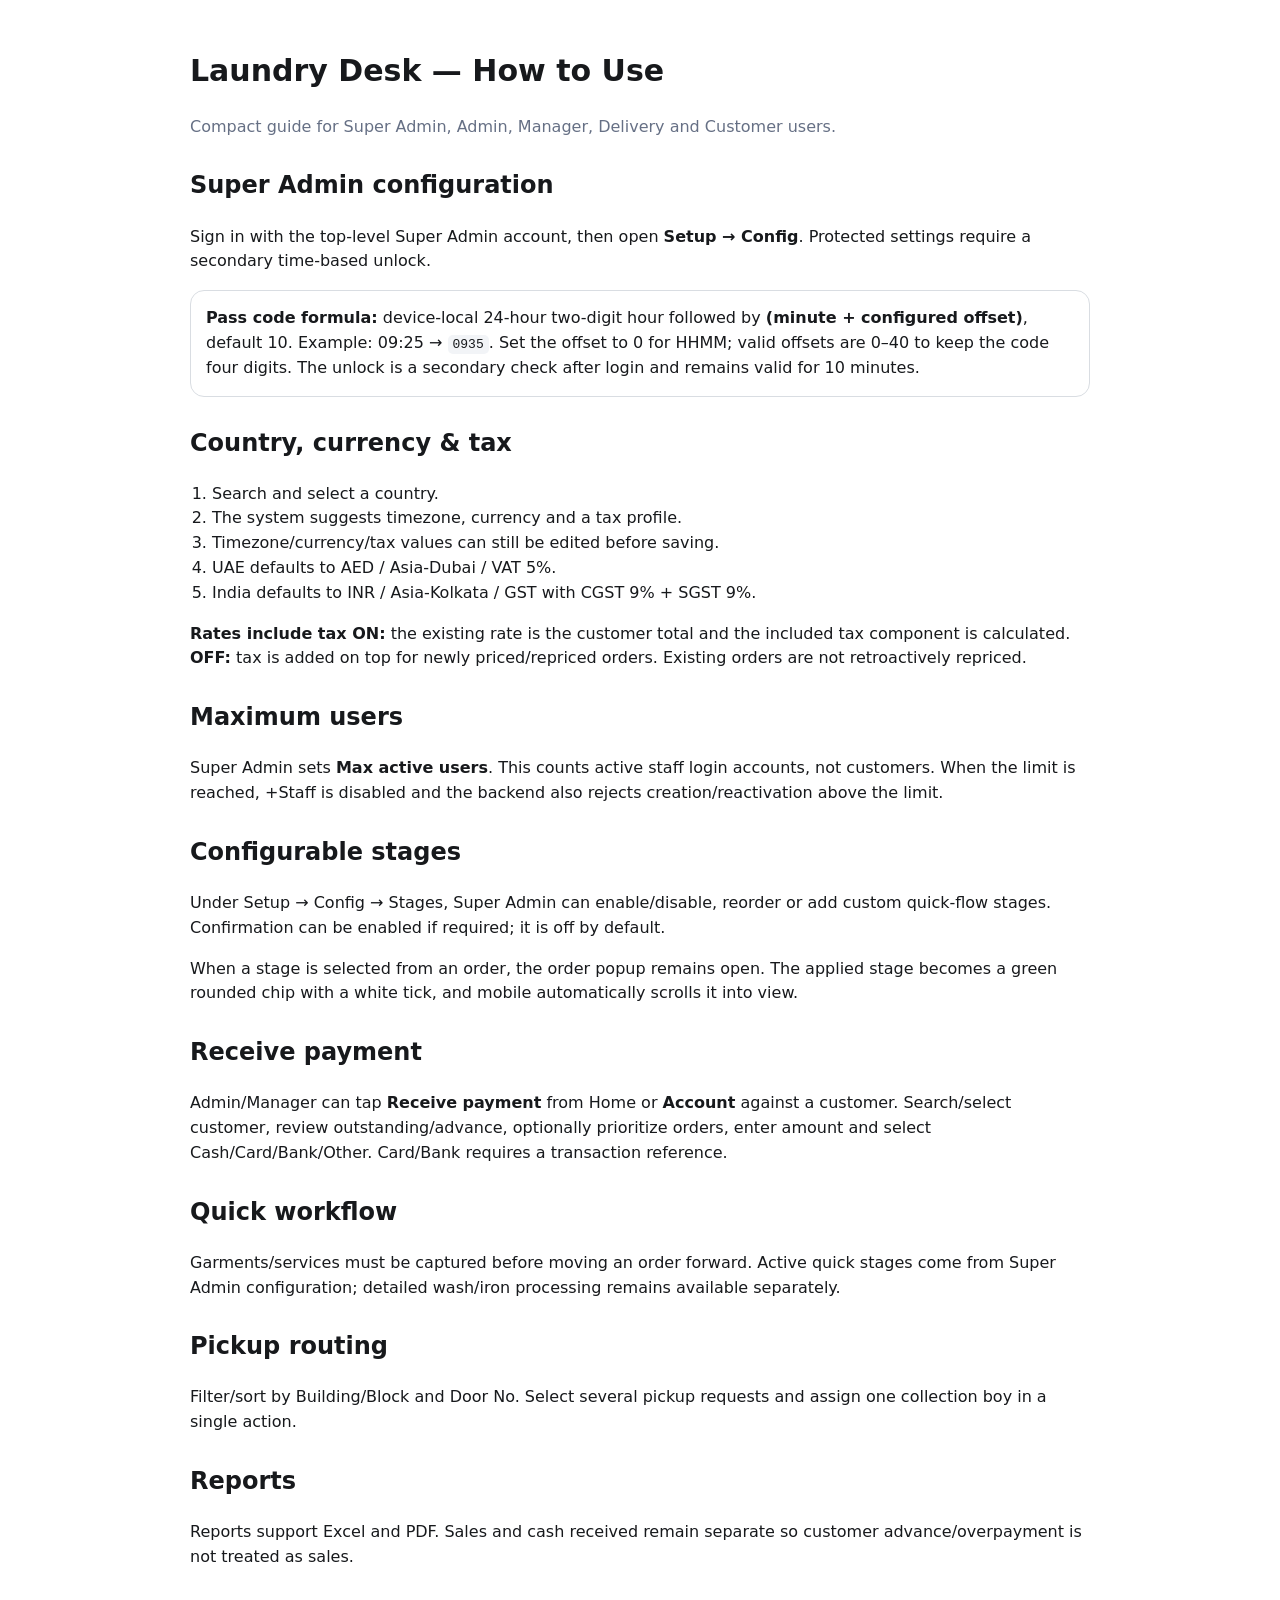
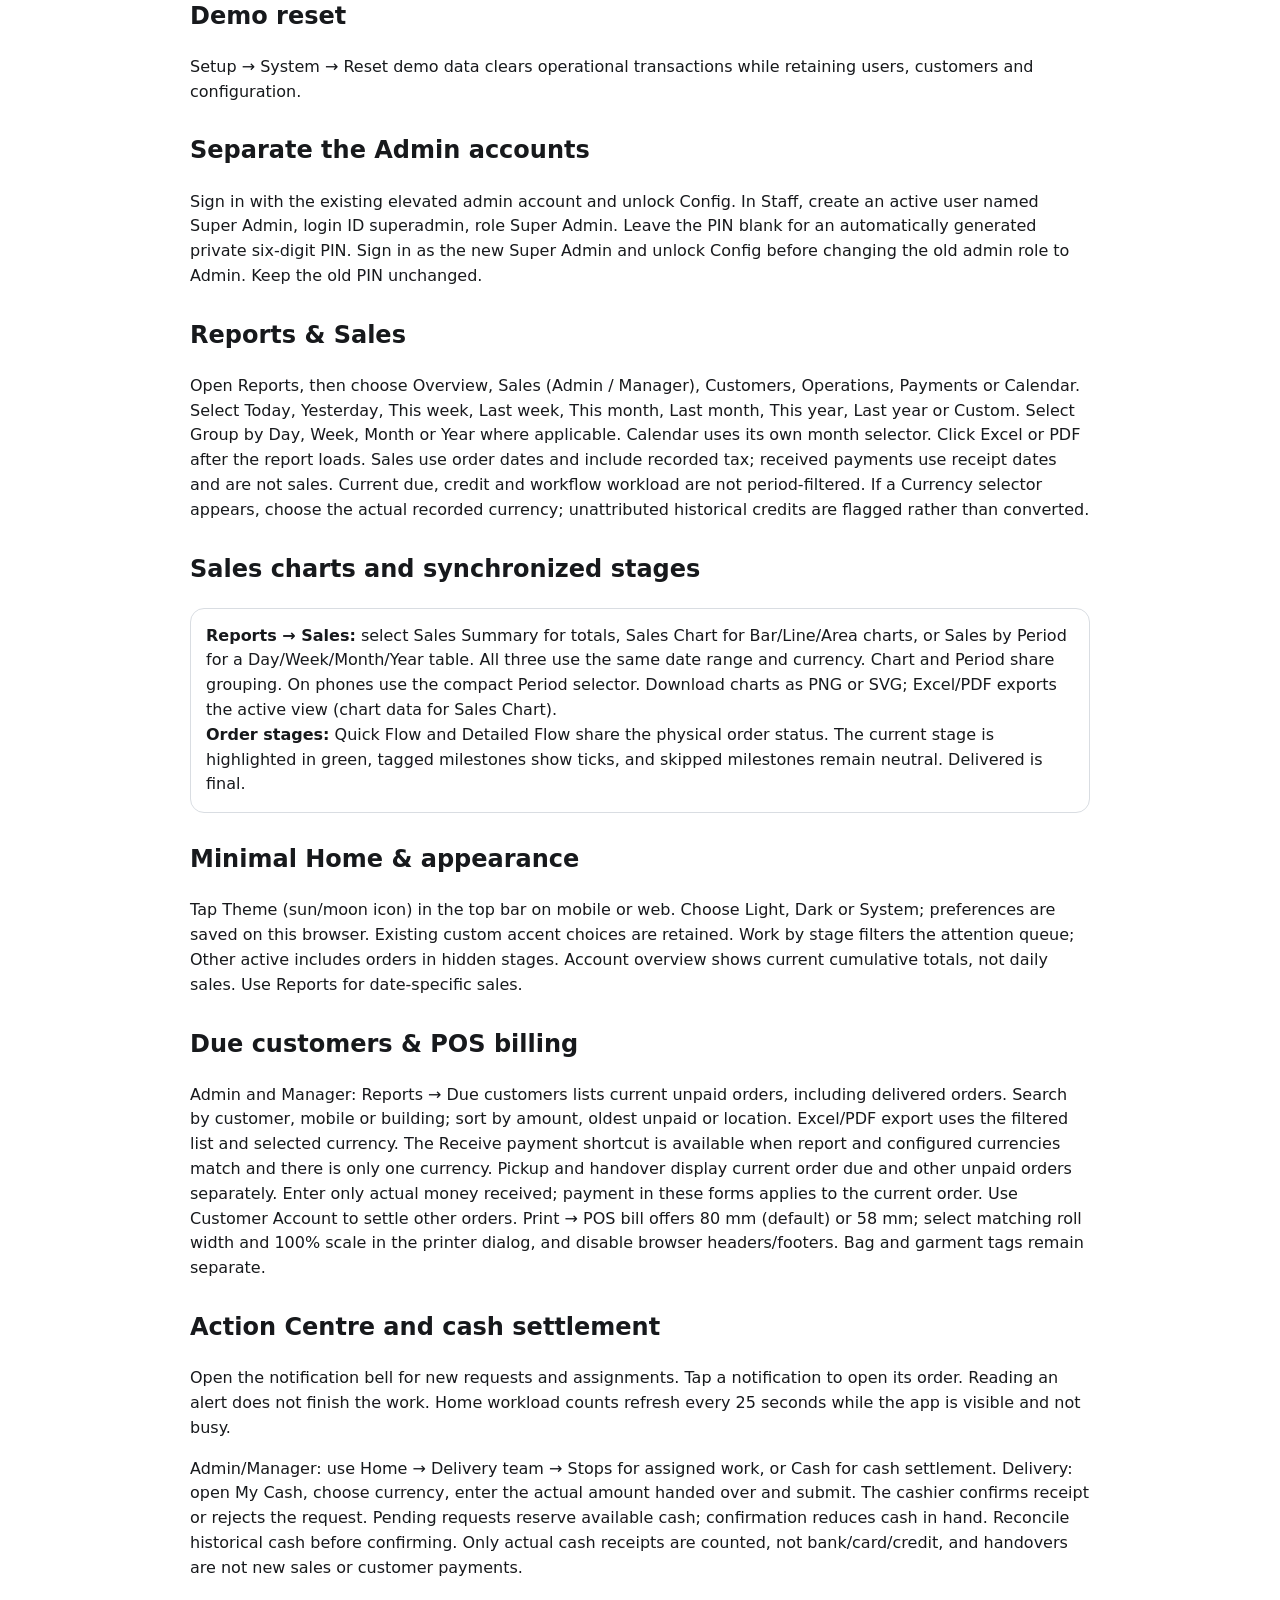
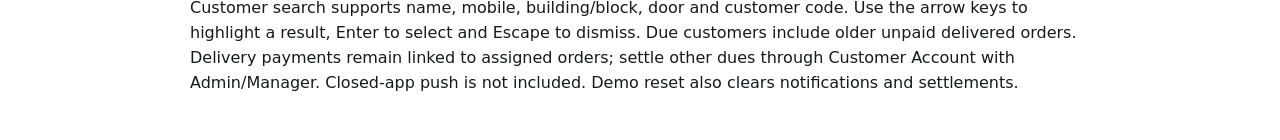
==== commit 1839c0b7: "Cash centre" ====
--- a/HOW_TO_USE.html
+++ b/HOW_TO_USE.html
@@ -11,4 +11,4 @@
 <h2>Pickup routing</h2><p>Filter/sort by Building/Block and Door No. Select several pickup requests and assign one collection boy in a single action.</p>
 <h2>Reports</h2><p>Reports support Excel and PDF. Sales and cash received remain separate so customer advance/overpayment is not treated as sales.</p>
 <h2>Demo reset</h2><p>Setup → System → Reset demo data clears operational transactions while retaining users, customers and configuration.</p>
-<h2>Separate the Admin accounts</h2><p>Sign in with the existing elevated admin account and unlock Config. In Staff, create an active user named Super Admin, login ID superadmin, role Super Admin. Leave the PIN blank for an automatically generated private six-digit PIN. Sign in as the new Super Admin and unlock Config before changing the old admin role to Admin. Keep the old PIN unchanged.</p><section><h2>Reports &amp; Sales</h2><p>Open Reports, then choose Overview, Sales (Admin / Manager), Customers, Operations, Payments or Calendar. Select Today, Yesterday, This week, Last week, This month, Last month, This year, Last year or Custom. Select Group by Day, Week, Month or Year where applicable. Calendar uses its own month selector. Click Excel or PDF after the report loads. Sales use order dates and include recorded tax; received payments use receipt dates and are not sales. Current due, credit and workflow workload are not period-filtered. If a Currency selector appears, choose the actual recorded currency; unattributed historical credits are flagged rather than converted.</p></section><h2>Sales charts and synchronized stages</h2><div class="box"><b>Reports → Sales:</b> select Sales Summary for totals, Sales Chart for Bar/Line/Area charts, or Sales by Period for a Day/Week/Month/Year table. All three use the same date range and currency. Chart and Period share grouping. On phones use the compact Period selector. Download charts as PNG or SVG; Excel/PDF exports the active view (chart data for Sales Chart).<br><b>Order stages:</b> Quick Flow and Detailed Flow share the physical order status. The current stage is highlighted in green, tagged milestones show ticks, and skipped milestones remain neutral. Delivered is final.</div><section><h2>Minimal Home &amp; appearance</h2><p>Tap Theme (sun/moon icon) in the top bar on mobile or web. Choose Light, Dark or System; preferences are saved on this browser. Existing custom accent choices are retained. Work by stage filters the attention queue; Other active includes orders in hidden stages. Account overview shows current cumulative totals, not daily sales. Use Reports for date-specific sales.</p></section><section><h2>Due customers &amp; POS billing</h2><p>Admin and Manager: Reports → Due customers lists current unpaid orders, including delivered orders. Search by customer, mobile or building; sort by amount, oldest unpaid or location. Excel/PDF export uses the filtered list and selected currency. The Receive payment shortcut is available when report and configured currencies match and there is only one currency. Pickup and handover display current order due and other unpaid orders separately. Enter only actual money received; payment in these forms applies to the current order. Use Customer Account to settle other orders. Print → POS bill offers 80 mm (default) or 58 mm; select matching roll width and 100% scale in the printer dialog, and disable browser headers/footers. Bag and garment tags remain separate.</p></section></body></html>
+<h2>Separate the Admin accounts</h2><p>Sign in with the existing elevated admin account and unlock Config. In Staff, create an active user named Super Admin, login ID superadmin, role Super Admin. Leave the PIN blank for an automatically generated private six-digit PIN. Sign in as the new Super Admin and unlock Config before changing the old admin role to Admin. Keep the old PIN unchanged.</p><section><h2>Reports &amp; Sales</h2><p>Open Reports, then choose Overview, Sales (Admin / Manager), Customers, Operations, Payments or Calendar. Select Today, Yesterday, This week, Last week, This month, Last month, This year, Last year or Custom. Select Group by Day, Week, Month or Year where applicable. Calendar uses its own month selector. Click Excel or PDF after the report loads. Sales use order dates and include recorded tax; received payments use receipt dates and are not sales. Current due, credit and workflow workload are not period-filtered. If a Currency selector appears, choose the actual recorded currency; unattributed historical credits are flagged rather than converted.</p></section><h2>Sales charts and synchronized stages</h2><div class="box"><b>Reports → Sales:</b> select Sales Summary for totals, Sales Chart for Bar/Line/Area charts, or Sales by Period for a Day/Week/Month/Year table. All three use the same date range and currency. Chart and Period share grouping. On phones use the compact Period selector. Download charts as PNG or SVG; Excel/PDF exports the active view (chart data for Sales Chart).<br><b>Order stages:</b> Quick Flow and Detailed Flow share the physical order status. The current stage is highlighted in green, tagged milestones show ticks, and skipped milestones remain neutral. Delivered is final.</div><section><h2>Minimal Home &amp; appearance</h2><p>Tap Theme (sun/moon icon) in the top bar on mobile or web. Choose Light, Dark or System; preferences are saved on this browser. Existing custom accent choices are retained. Work by stage filters the attention queue; Other active includes orders in hidden stages. Account overview shows current cumulative totals, not daily sales. Use Reports for date-specific sales.</p></section><section><h2>Due customers &amp; POS billing</h2><p>Admin and Manager: Reports → Due customers lists current unpaid orders, including delivered orders. Search by customer, mobile or building; sort by amount, oldest unpaid or location. Excel/PDF export uses the filtered list and selected currency. The Receive payment shortcut is available when report and configured currencies match and there is only one currency. Pickup and handover display current order due and other unpaid orders separately. Enter only actual money received; payment in these forms applies to the current order. Use Customer Account to settle other orders. Print → POS bill offers 80 mm (default) or 58 mm; select matching roll width and 100% scale in the printer dialog, and disable browser headers/footers. Bag and garment tags remain separate.</p></section><section><h2>Action Centre and cash settlement</h2><p>Open the notification bell for new requests and assignments. Tap a notification to open its order. Reading an alert does not finish the work. Home workload counts refresh every 25 seconds while the app is visible and not busy.</p><p>Admin/Manager: use Home → Delivery team → Stops for assigned work, or Cash for cash settlement. Delivery: open My Cash, choose currency, enter the actual amount handed over and submit. The cashier confirms receipt or rejects the request. Pending requests reserve available cash; confirmation reduces cash in hand. Reconcile historical cash before confirming. Only actual cash receipts are counted, not bank/card/credit, and handovers are not new sales or customer payments.</p><p>Customer search supports name, mobile, building/block, door and customer code. Use the arrow keys to highlight a result, Enter to select and Escape to dismiss. Due customers include older unpaid delivered orders. Delivery payments remain linked to assigned orders; settle other dues through Customer Account with Admin/Manager. Closed-app push is not included. Demo reset also clears notifications and settlements.</p></section></body></html>
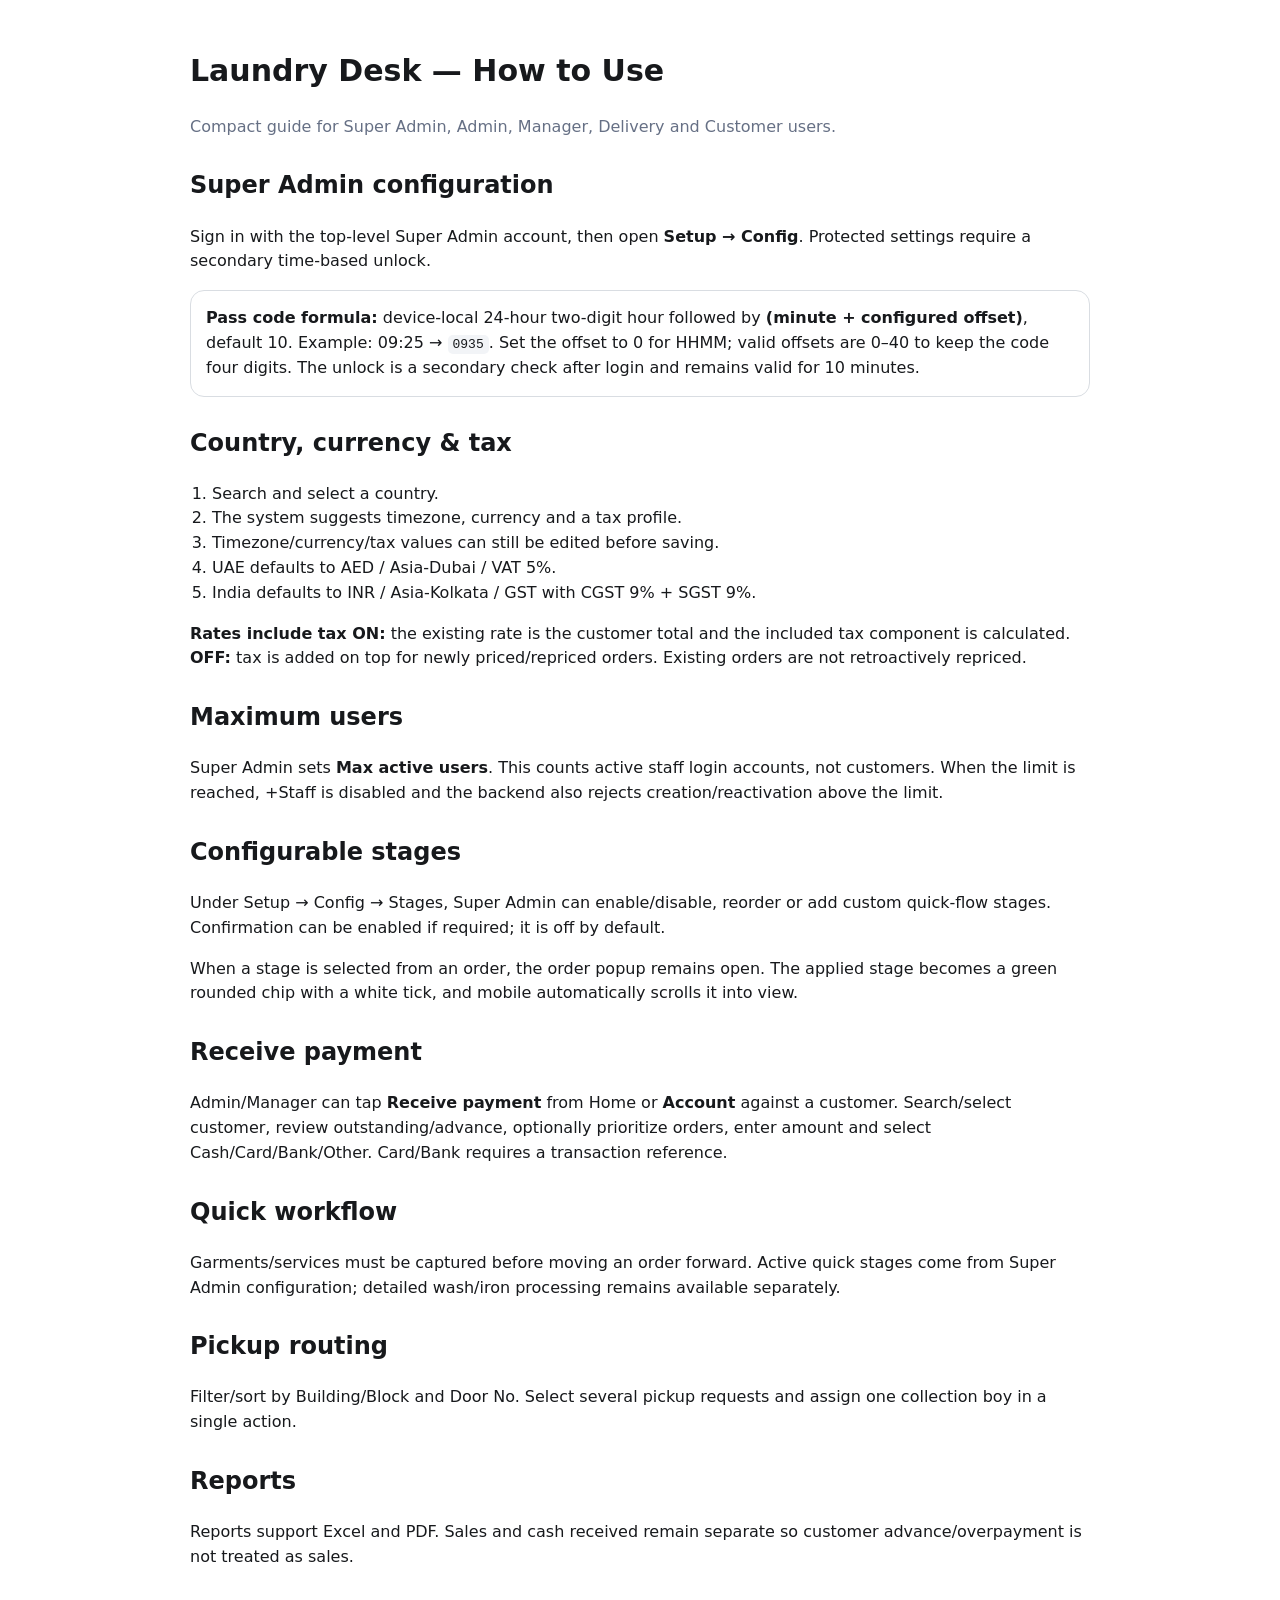
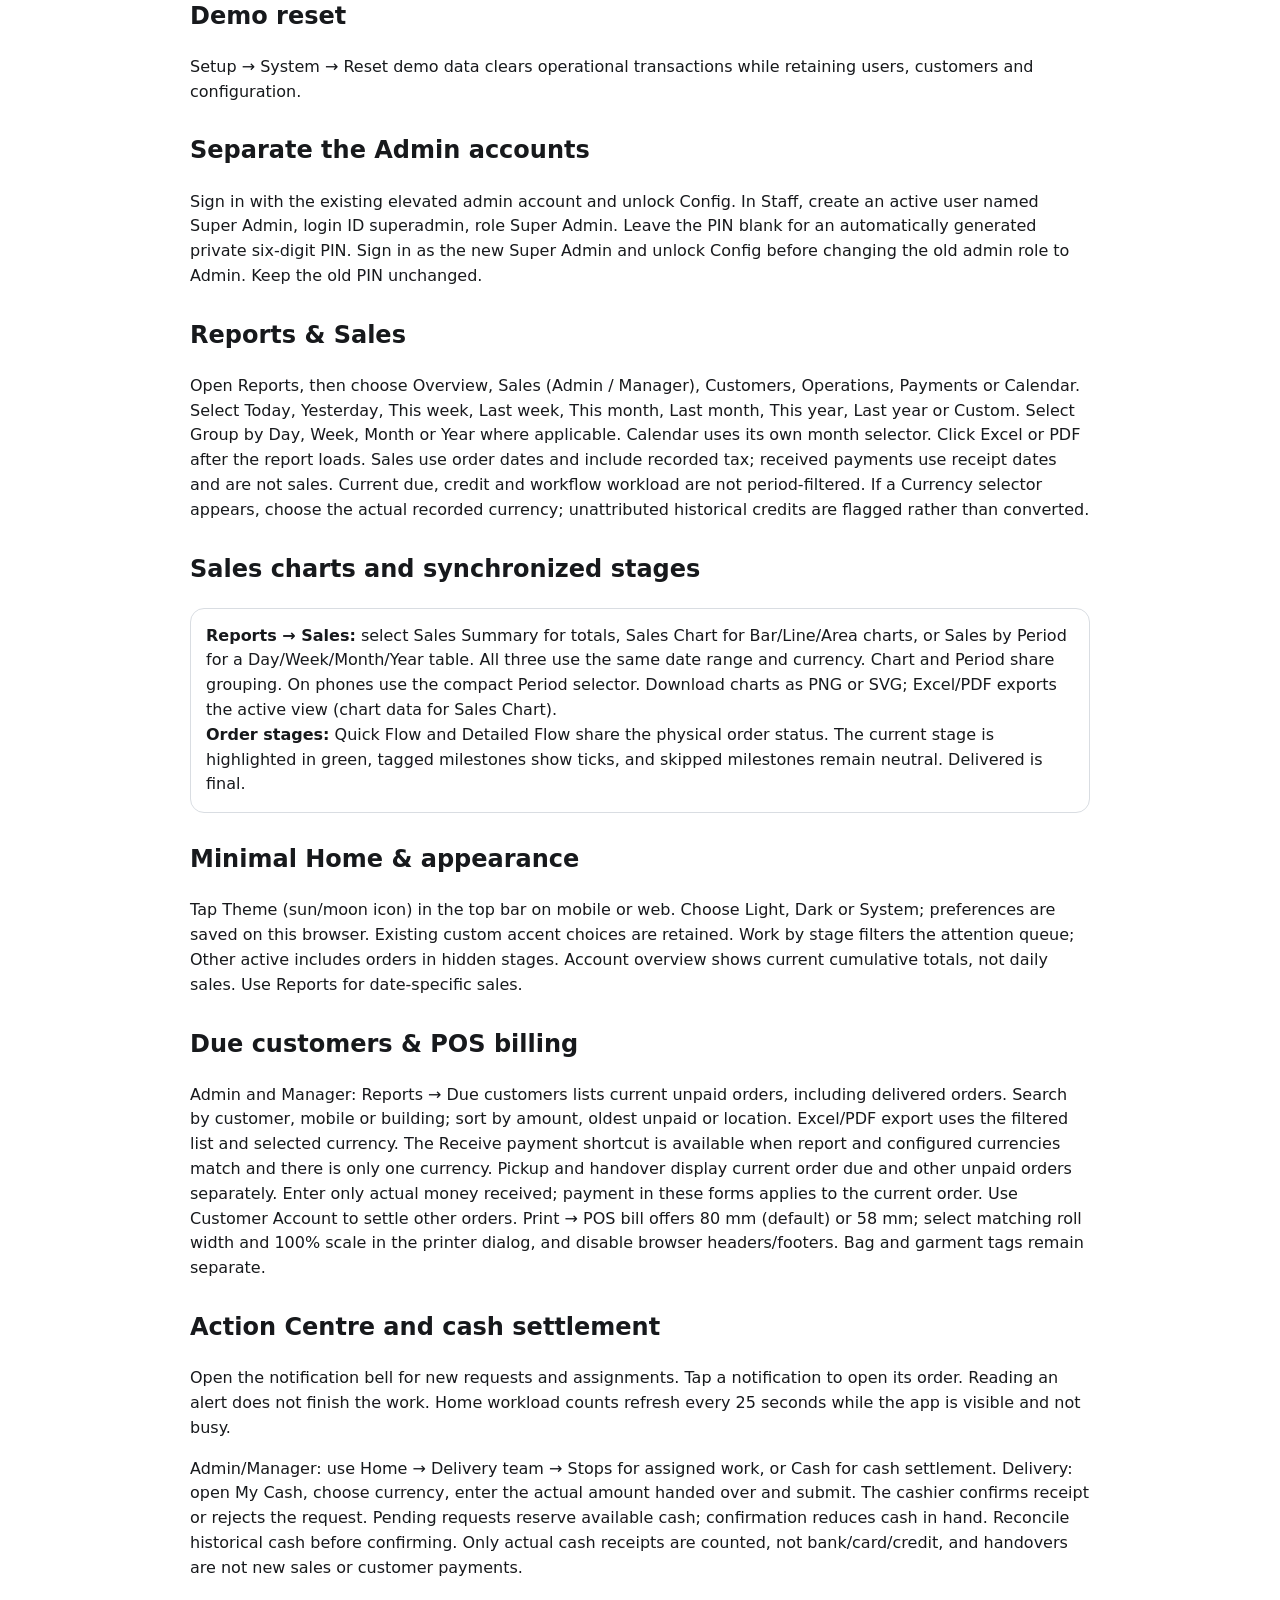
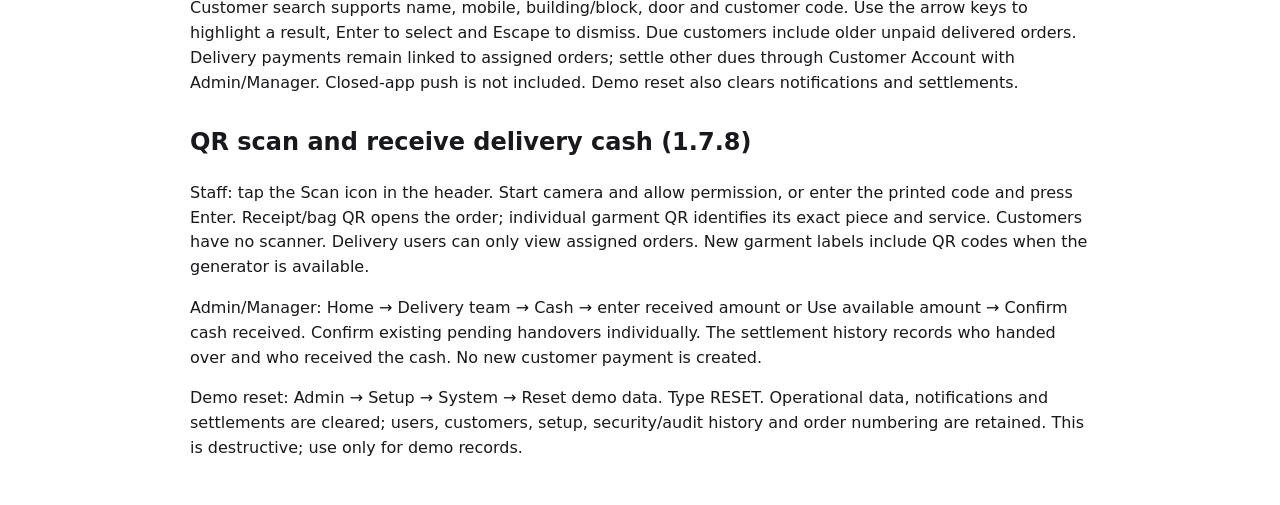
==== commit b038403a: "QRC Reading and Demo data reset fix" ====
--- a/HOW_TO_USE.html
+++ b/HOW_TO_USE.html
@@ -11,4 +11,4 @@
 <h2>Pickup routing</h2><p>Filter/sort by Building/Block and Door No. Select several pickup requests and assign one collection boy in a single action.</p>
 <h2>Reports</h2><p>Reports support Excel and PDF. Sales and cash received remain separate so customer advance/overpayment is not treated as sales.</p>
 <h2>Demo reset</h2><p>Setup → System → Reset demo data clears operational transactions while retaining users, customers and configuration.</p>
-<h2>Separate the Admin accounts</h2><p>Sign in with the existing elevated admin account and unlock Config. In Staff, create an active user named Super Admin, login ID superadmin, role Super Admin. Leave the PIN blank for an automatically generated private six-digit PIN. Sign in as the new Super Admin and unlock Config before changing the old admin role to Admin. Keep the old PIN unchanged.</p><section><h2>Reports &amp; Sales</h2><p>Open Reports, then choose Overview, Sales (Admin / Manager), Customers, Operations, Payments or Calendar. Select Today, Yesterday, This week, Last week, This month, Last month, This year, Last year or Custom. Select Group by Day, Week, Month or Year where applicable. Calendar uses its own month selector. Click Excel or PDF after the report loads. Sales use order dates and include recorded tax; received payments use receipt dates and are not sales. Current due, credit and workflow workload are not period-filtered. If a Currency selector appears, choose the actual recorded currency; unattributed historical credits are flagged rather than converted.</p></section><h2>Sales charts and synchronized stages</h2><div class="box"><b>Reports → Sales:</b> select Sales Summary for totals, Sales Chart for Bar/Line/Area charts, or Sales by Period for a Day/Week/Month/Year table. All three use the same date range and currency. Chart and Period share grouping. On phones use the compact Period selector. Download charts as PNG or SVG; Excel/PDF exports the active view (chart data for Sales Chart).<br><b>Order stages:</b> Quick Flow and Detailed Flow share the physical order status. The current stage is highlighted in green, tagged milestones show ticks, and skipped milestones remain neutral. Delivered is final.</div><section><h2>Minimal Home &amp; appearance</h2><p>Tap Theme (sun/moon icon) in the top bar on mobile or web. Choose Light, Dark or System; preferences are saved on this browser. Existing custom accent choices are retained. Work by stage filters the attention queue; Other active includes orders in hidden stages. Account overview shows current cumulative totals, not daily sales. Use Reports for date-specific sales.</p></section><section><h2>Due customers &amp; POS billing</h2><p>Admin and Manager: Reports → Due customers lists current unpaid orders, including delivered orders. Search by customer, mobile or building; sort by amount, oldest unpaid or location. Excel/PDF export uses the filtered list and selected currency. The Receive payment shortcut is available when report and configured currencies match and there is only one currency. Pickup and handover display current order due and other unpaid orders separately. Enter only actual money received; payment in these forms applies to the current order. Use Customer Account to settle other orders. Print → POS bill offers 80 mm (default) or 58 mm; select matching roll width and 100% scale in the printer dialog, and disable browser headers/footers. Bag and garment tags remain separate.</p></section><section><h2>Action Centre and cash settlement</h2><p>Open the notification bell for new requests and assignments. Tap a notification to open its order. Reading an alert does not finish the work. Home workload counts refresh every 25 seconds while the app is visible and not busy.</p><p>Admin/Manager: use Home → Delivery team → Stops for assigned work, or Cash for cash settlement. Delivery: open My Cash, choose currency, enter the actual amount handed over and submit. The cashier confirms receipt or rejects the request. Pending requests reserve available cash; confirmation reduces cash in hand. Reconcile historical cash before confirming. Only actual cash receipts are counted, not bank/card/credit, and handovers are not new sales or customer payments.</p><p>Customer search supports name, mobile, building/block, door and customer code. Use the arrow keys to highlight a result, Enter to select and Escape to dismiss. Due customers include older unpaid delivered orders. Delivery payments remain linked to assigned orders; settle other dues through Customer Account with Admin/Manager. Closed-app push is not included. Demo reset also clears notifications and settlements.</p></section></body></html>
+<h2>Separate the Admin accounts</h2><p>Sign in with the existing elevated admin account and unlock Config. In Staff, create an active user named Super Admin, login ID superadmin, role Super Admin. Leave the PIN blank for an automatically generated private six-digit PIN. Sign in as the new Super Admin and unlock Config before changing the old admin role to Admin. Keep the old PIN unchanged.</p><section><h2>Reports &amp; Sales</h2><p>Open Reports, then choose Overview, Sales (Admin / Manager), Customers, Operations, Payments or Calendar. Select Today, Yesterday, This week, Last week, This month, Last month, This year, Last year or Custom. Select Group by Day, Week, Month or Year where applicable. Calendar uses its own month selector. Click Excel or PDF after the report loads. Sales use order dates and include recorded tax; received payments use receipt dates and are not sales. Current due, credit and workflow workload are not period-filtered. If a Currency selector appears, choose the actual recorded currency; unattributed historical credits are flagged rather than converted.</p></section><h2>Sales charts and synchronized stages</h2><div class="box"><b>Reports → Sales:</b> select Sales Summary for totals, Sales Chart for Bar/Line/Area charts, or Sales by Period for a Day/Week/Month/Year table. All three use the same date range and currency. Chart and Period share grouping. On phones use the compact Period selector. Download charts as PNG or SVG; Excel/PDF exports the active view (chart data for Sales Chart).<br><b>Order stages:</b> Quick Flow and Detailed Flow share the physical order status. The current stage is highlighted in green, tagged milestones show ticks, and skipped milestones remain neutral. Delivered is final.</div><section><h2>Minimal Home &amp; appearance</h2><p>Tap Theme (sun/moon icon) in the top bar on mobile or web. Choose Light, Dark or System; preferences are saved on this browser. Existing custom accent choices are retained. Work by stage filters the attention queue; Other active includes orders in hidden stages. Account overview shows current cumulative totals, not daily sales. Use Reports for date-specific sales.</p></section><section><h2>Due customers &amp; POS billing</h2><p>Admin and Manager: Reports → Due customers lists current unpaid orders, including delivered orders. Search by customer, mobile or building; sort by amount, oldest unpaid or location. Excel/PDF export uses the filtered list and selected currency. The Receive payment shortcut is available when report and configured currencies match and there is only one currency. Pickup and handover display current order due and other unpaid orders separately. Enter only actual money received; payment in these forms applies to the current order. Use Customer Account to settle other orders. Print → POS bill offers 80 mm (default) or 58 mm; select matching roll width and 100% scale in the printer dialog, and disable browser headers/footers. Bag and garment tags remain separate.</p></section><section><h2>Action Centre and cash settlement</h2><p>Open the notification bell for new requests and assignments. Tap a notification to open its order. Reading an alert does not finish the work. Home workload counts refresh every 25 seconds while the app is visible and not busy.</p><p>Admin/Manager: use Home → Delivery team → Stops for assigned work, or Cash for cash settlement. Delivery: open My Cash, choose currency, enter the actual amount handed over and submit. The cashier confirms receipt or rejects the request. Pending requests reserve available cash; confirmation reduces cash in hand. Reconcile historical cash before confirming. Only actual cash receipts are counted, not bank/card/credit, and handovers are not new sales or customer payments.</p><p>Customer search supports name, mobile, building/block, door and customer code. Use the arrow keys to highlight a result, Enter to select and Escape to dismiss. Due customers include older unpaid delivered orders. Delivery payments remain linked to assigned orders; settle other dues through Customer Account with Admin/Manager. Closed-app push is not included. Demo reset also clears notifications and settlements.</p></section><section><h2>QR scan and receive delivery cash (1.7.8)</h2><p>Staff: tap the Scan icon in the header. Start camera and allow permission, or enter the printed code and press Enter. Receipt/bag QR opens the order; individual garment QR identifies its exact piece and service. Customers have no scanner. Delivery users can only view assigned orders. New garment labels include QR codes when the generator is available.</p><p>Admin/Manager: Home → Delivery team → Cash → enter received amount or Use available amount → Confirm cash received. Confirm existing pending handovers individually. The settlement history records who handed over and who received the cash. No new customer payment is created.</p><p>Demo reset: Admin → Setup → System → Reset demo data. Type RESET. Operational data, notifications and settlements are cleared; users, customers, setup, security/audit history and order numbering are retained. This is destructive; use only for demo records.</p></section></body></html>
